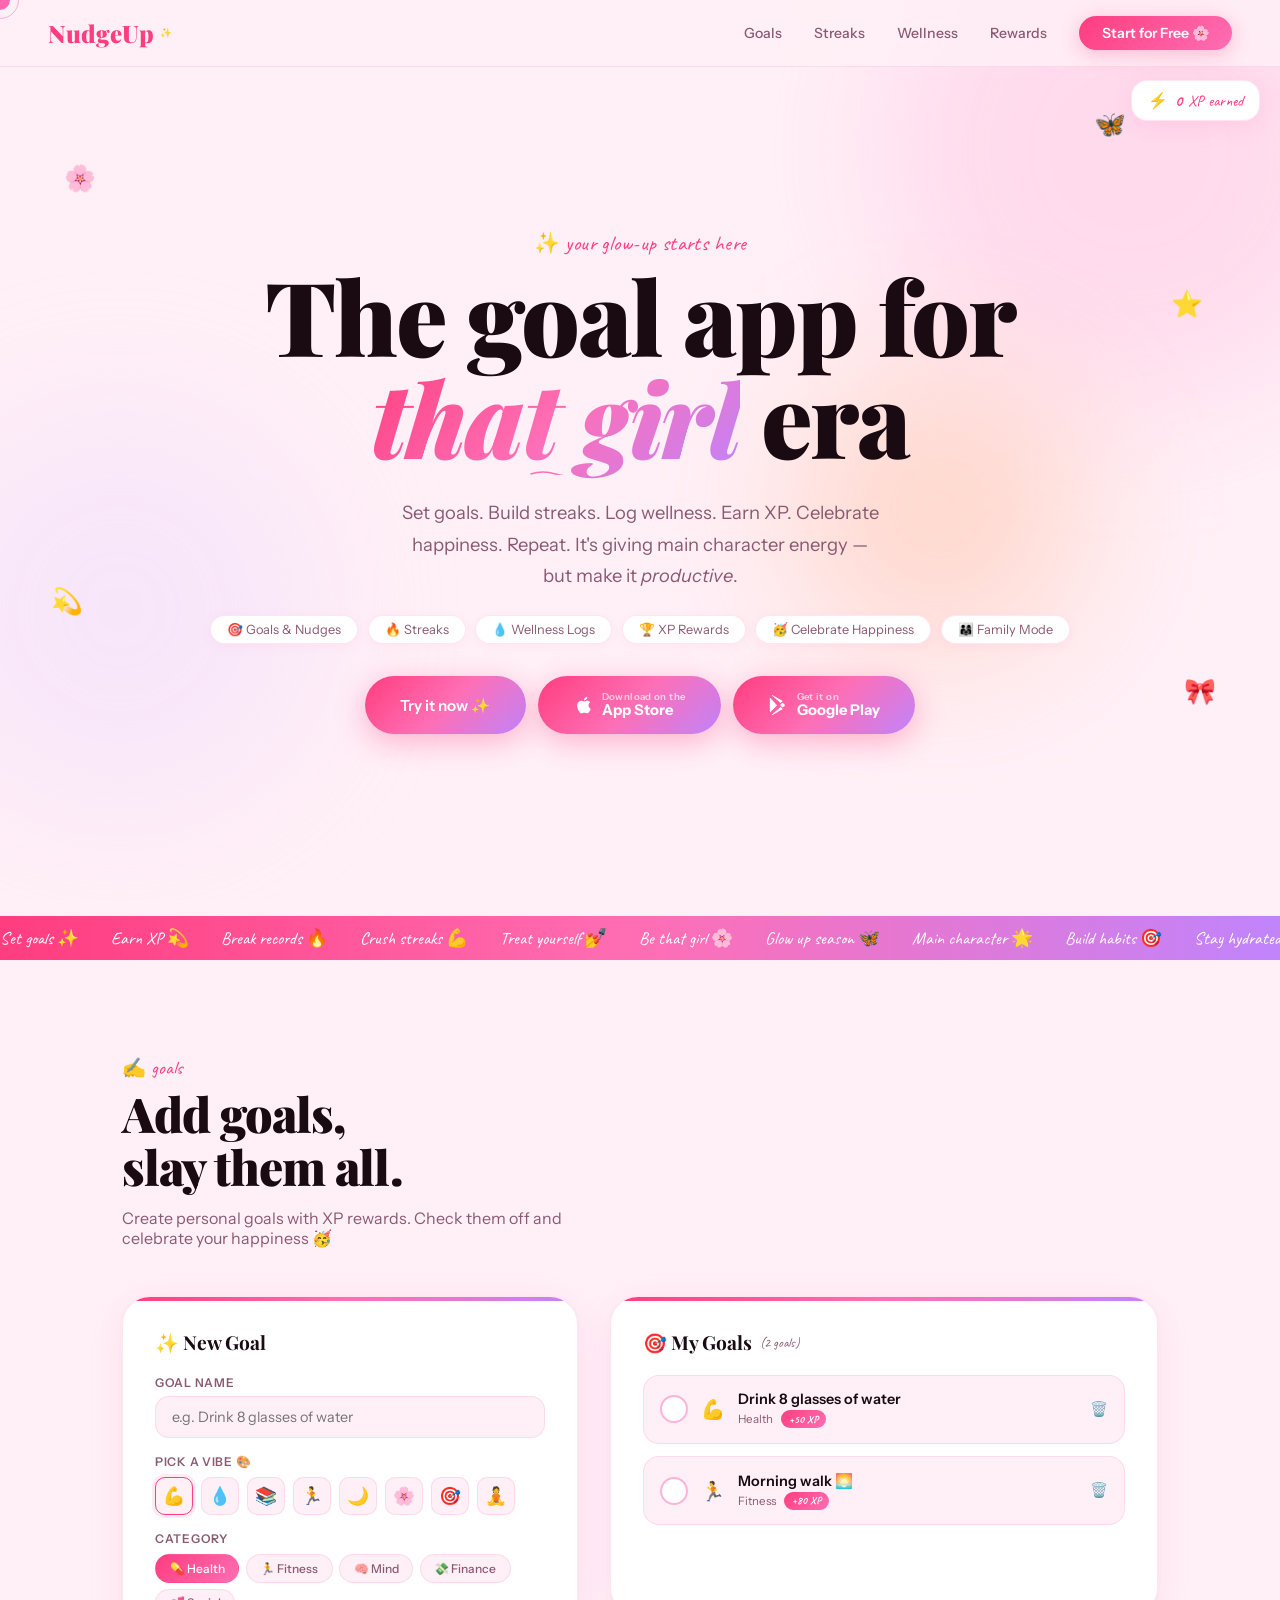
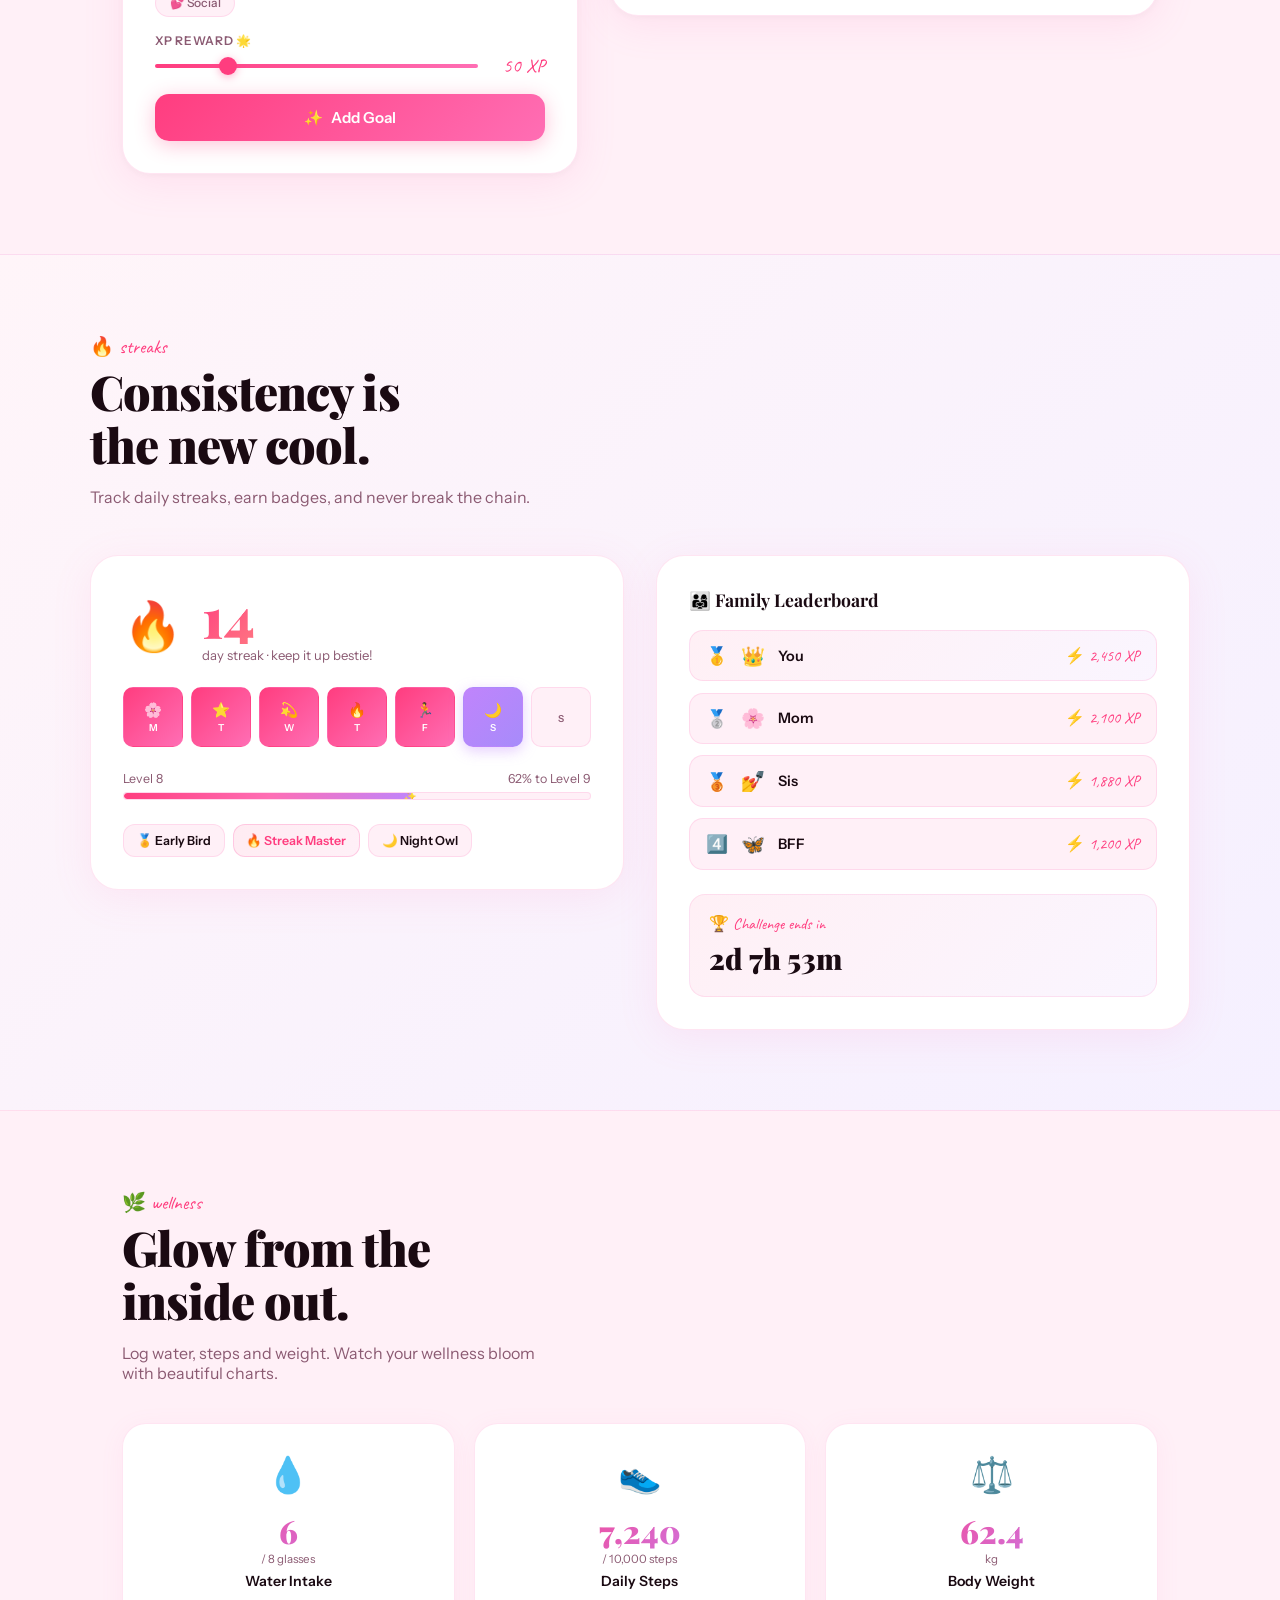
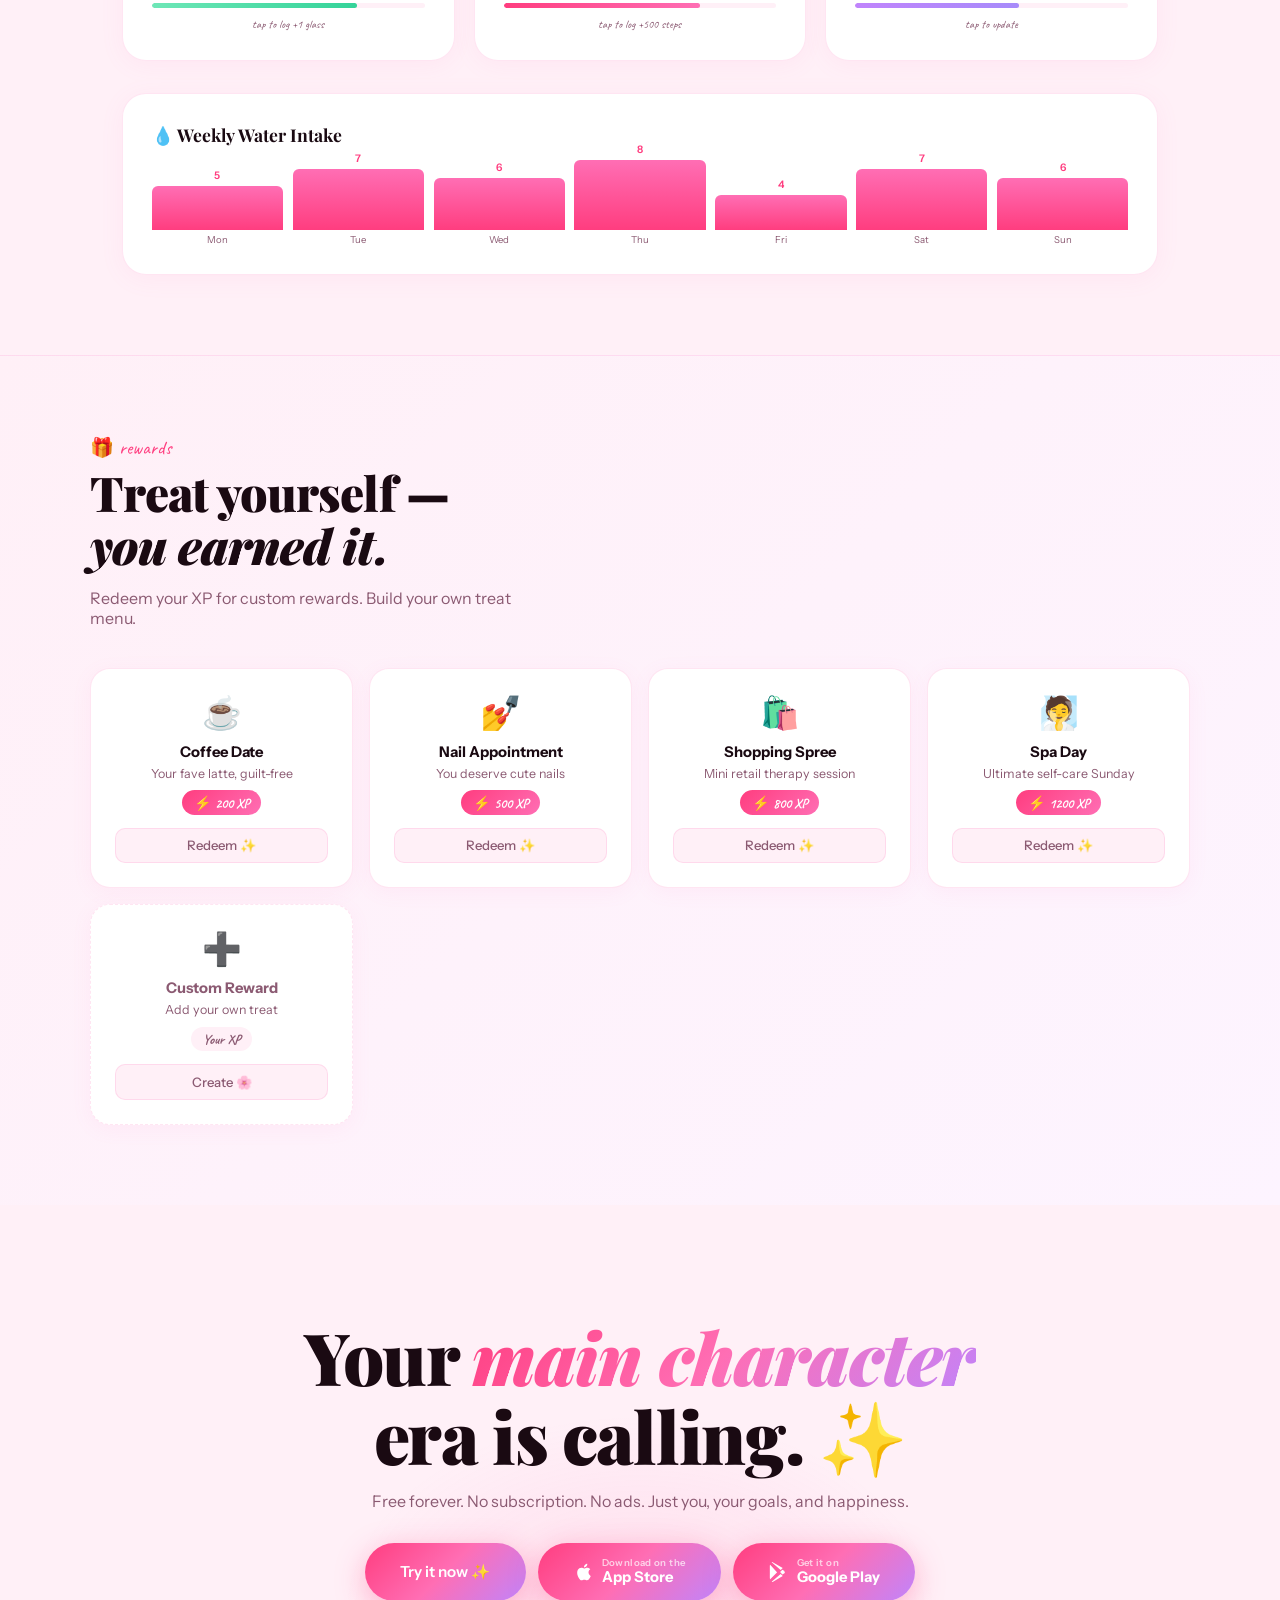
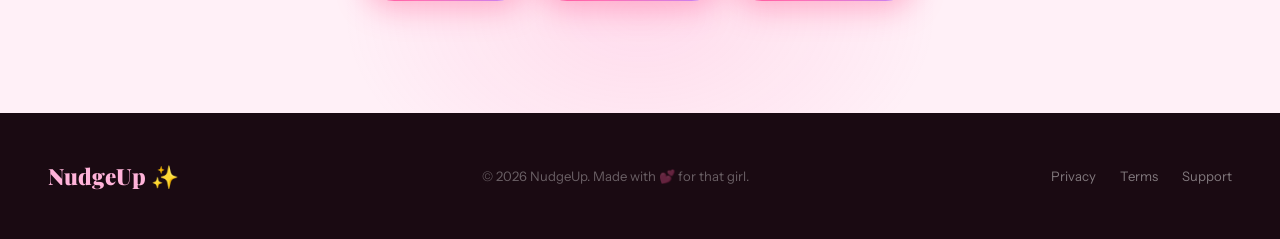
==== index.html @ 7b9ca961 "Initial commit" ====
<!DOCTYPE html>
<html lang="en">

<head>
  <meta charset="UTF-8">
  <meta name="viewport"
        content="width=device-width, initial-scale=1.0">
  <title>NudgeUp ✨ — Your Girly Goal Era Starts Now</title>
  <link rel="preconnect"
        href="https://fonts.googleapis.com">
  <link href="https://fonts.googleapis.com/css2?family=Playfair+Display:ital,wght@0,700;0,900;1,700&family=Instrument+Sans:wght@400;500;600&family=Caveat:wght@500;700&display=swap"
        rel="stylesheet">
  <link rel="stylesheet"
        href="./styles.css" />
</head>

<body>

  <!-- Custom cursor -->
  <div class="cursor"
       id="cursor"></div>
  <div class="cursor-ring"
       id="cursorRing"></div>

  <!-- XP counter -->
  <div class="xp-counter">⚡ <span id="totalXP">0</span> XP earned</div>

  <!-- Background blobs -->
  <div class="blob-wrap">
    <div class="blob blob-1"></div>
    <div class="blob blob-2"></div>
    <div class="blob blob-3"></div>
  </div>

  <!-- Floating stickers -->
  <div class="sticker"
       style="top:18%;left:5%;--rot:-12deg;animation-duration:5s;">🌸</div>
  <div class="sticker"
       style="top:32%;right:6%;--rot:8deg;animation-duration:7s;">⭐</div>
  <div class="sticker"
       style="top:65%;left:4%;--rot:15deg;animation-duration:6s;">💫</div>
  <div class="sticker"
       style="top:75%;right:5%;--rot:-8deg;animation-duration:4.5s;">🎀</div>
  <div class="sticker"
       style="top:12%;right:12%;--rot:20deg;animation-duration:8s;">🦋</div>

  <!-- Confetti modal -->
  <div class="confetti-overlay"
       id="confettiOverlay">
    <div class="confetti-box">
      <div class="confetti-emoji">🎉</div>
      <div class="confetti-title"
           id="confettiTitle">Goal Crushed!</div>
      <div class="confetti-sub"
           id="confettiSub">You're absolutely that girl ✨</div>
      <div class="confetti-xp"
           id="confettiXP">+50 XP earned!</div>
      <button class="confetti-close"
              onclick="closeConfetti()">Keep going! 💪</button>
    </div>
  </div>

  <!-- NAV -->
  <nav>
    <a href="#"
       class="nav-logo">NudgeUp <sup>✨</sup></a>
    <div class="nav-links">
      <a href="#goals">Goals</a>
      <a href="#streaks">Streaks</a>
      <a href="#wellness">Wellness</a>
      <a href="#rewards">Rewards</a>
      <a href="https://nudge-up.github.io/web/"
         class="nav-btn">Start for Free 🌸</a>
    </div>
  </nav>

  <!-- HERO -->
  <section class="hero">
    <div class="hero-eyebrow">✨ your glow-up starts here</div>
    <h1>
      The goal app for<br>
      <span class="underline-word"><em>that girl</em></span> era
    </h1>
    <p class="hero-sub">
      Set goals. Build streaks. Log wellness. Earn XP. Celebrate happiness.
      Repeat. It's giving main character energy — but make it <em>productive</em>.
    </p>
    <div class="hero-tags">
      <span class="tag">🎯 Goals & Nudges</span>
      <span class="tag">🔥 Streaks</span>
      <span class="tag">💧 Wellness Logs</span>
      <span class="tag">🏆 XP Rewards</span>
      <span class="tag">🥳 Celebrate Happiness</span>
      <span class="tag">👨‍👩‍👧 Family Mode</span>
    </div>
    <div class="hero-cta">
      <a href="https://nudge-up.github.io/web/"
         class="btn-main">Try it now ✨</a>
      <a href="#"
         class="btn-main"
         onmouseover="this.style.transform='translateY(-2px)';this.style.boxShadow='0 8px 28px rgba(26,10,18,0.35)'"
         onmouseout="this.style.transform='';this.style.boxShadow='0 4px 18px rgba(26,10,18,0.25)'">
        <svg width="20"
             height="20"
             viewBox="0 0 24 24"
             fill="white">
          <path
                d="M18.71 19.5c-.83 1.24-1.71 2.45-3.05 2.47-1.34.03-1.77-.79-3.29-.79-1.53 0-2 .77-3.27.82-1.31.05-2.3-1.32-3.14-2.53C4.25 17 2.94 12.45 4.7 9.39c.87-1.52 2.43-2.48 4.12-2.51 1.28-.02 2.5.87 3.29.87.78 0 2.26-1.07 3.8-.91.65.03 2.47.26 3.64 1.98-.09.06-2.17 1.28-2.15 3.81.03 3.02 2.65 4.03 2.68 4.04-.03.07-.42 1.44-1.38 2.83M13 3.5c.73-.83 1.94-1.46 2.94-1.5.13 1.17-.34 2.35-1.04 3.19-.69.85-1.83 1.51-2.95 1.42-.15-1.15.41-2.35 1.05-3.11z" />
        </svg>
        <div style="text-align:left;line-height:1.2;">
          <div style="font-size:0.6rem;opacity:0.7;letter-spacing:0.04em;">Download on the</div>
          <div style="font-family:'Instrument Sans',sans-serif;font-weight:700;font-size:0.92rem;">App Store</div>
        </div>
      </a>
      <a href="#"
         class="btn-main"
         onmouseover="this.style.transform='translateY(-2px)';this.style.boxShadow='0 8px 28px rgba(26,10,18,0.35)'"
         onmouseout="this.style.transform='';this.style.boxShadow='0 4px 18px rgba(26,10,18,0.25)'">
        <svg width="20"
             height="20"
             viewBox="0 0 24 24"
             fill="white">
          <path
                d="M3.18 23.76c.38.21.8.24 1.2.09l12.12-6.99-2.53-2.53-10.79 9.43zm-1.8-20.4C1.15 3.79 1 4.24 1 4.75v14.5c0 .51.15.96.38 1.39l.07.07 8.12-8.12v-.2L1.38 3.3zm17.11 7.34l-2.39-1.38-2.82 2.82 2.82 2.82 2.4-1.38c.69-.4.69-1.48-.01-1.88zM4.38.22L16.5 7.21 13.97 9.74 3.18.31C3.58.15 4.0.03 4.38.22z" />
        </svg>
        <div style="text-align:left;line-height:1.2;">
          <div style="font-size:0.6rem;opacity:0.7;letter-spacing:0.04em;">Get it on</div>
          <div style="font-family:'Instrument Sans',sans-serif;font-weight:700;font-size:0.92rem;">Google Play</div>
        </div>
      </a>
    </div>
  </section>

  <!-- MARQUEE -->
  <div class="marquee-wrap"
       style="position:relative;z-index:1;">
    <div class="marquee-track"
         id="marqueeTrack"></div>
  </div>

  <!-- GOALS DEMO -->
  <section class="demo-section"
           id="goals">
    <div class="reveal">
      <div class="section-label">✍️ goals</div>
      <h2 class="section-title">Add goals,<br>slay them all.</h2>
      <p class="section-sub">Create personal goals with XP rewards. Check them off and celebrate your happiness 🥳</p>
    </div>

    <div class="demo-container">
      <!-- Form -->
      <div class="demo-card reveal">
        <h3>✨ New Goal</h3>

        <div class="form-group">
          <label class="form-label">Goal name</label>
          <input class="form-input"
                 id="goalInput"
                 type="text"
                 placeholder="e.g. Drink 8 glasses of water">
        </div>

        <div class="form-group">
          <label class="form-label">Pick a vibe 🎨</label>
          <div class="emoji-pick">
            <button class="emoji-btn active"
                    data-emoji="💪">💪</button>
            <button class="emoji-btn"
                    data-emoji="💧">💧</button>
            <button class="emoji-btn"
                    data-emoji="📚">📚</button>
            <button class="emoji-btn"
                    data-emoji="🏃">🏃</button>
            <button class="emoji-btn"
                    data-emoji="🌙">🌙</button>
            <button class="emoji-btn"
                    data-emoji="🌸">🌸</button>
            <button class="emoji-btn"
                    data-emoji="🎯">🎯</button>
            <button class="emoji-btn"
                    data-emoji="🧘">🧘</button>
          </div>
        </div>

        <div class="form-group">
          <label class="form-label">Category</label>
          <div class="category-chips">
            <button class="cat-btn active"
                    data-cat="Health">💊 Health</button>
            <button class="cat-btn"
                    data-cat="Fitness">🏃 Fitness</button>
            <button class="cat-btn"
                    data-cat="Mind">🧠 Mind</button>
            <button class="cat-btn"
                    data-cat="Finance">💸 Finance</button>
            <button class="cat-btn"
                    data-cat="Social">💕 Social</button>
          </div>
        </div>

        <div class="form-group">
          <label class="form-label">XP reward 🌟</label>
          <div class="xp-range">
            <input type="range"
                   min="10"
                   max="200"
                   value="50"
                   step="10"
                   id="xpSlider">
            <div class="xp-val"
                 id="xpDisplay">50 XP</div>
          </div>
        </div>

        <button class="add-btn"
                onclick="addGoal()">
          <span>✨</span> Add Goal
        </button>
      </div>

      <!-- Goals list -->
      <div class="demo-card reveal"
           style="min-height:320px;">
        <h3>🎯 My Goals <span style="font-family:'Caveat',cursive;font-size:0.85rem;color:var(--muted);font-weight:400;"
                id="goalCount">(0 goals)</span></h3>
        <div class="goals-list"
             id="goalsList">
          <div class="empty-state">
            <div class="empty-emoji">🌸</div>
            <div>No goals yet, babe.<br>Add your first one! ✨</div>
          </div>
        </div>
      </div>
    </div>
  </section>

  <!-- STREAKS -->
  <section class="streaks-section"
           id="streaks">
    <div style="max-width:1100px;margin:0 auto;"
         class="reveal">
      <div class="section-label">🔥 streaks</div>
      <h2 class="section-title">Consistency is<br>the new cool.</h2>
      <p class="section-sub">Track daily streaks, earn badges, and never break the chain.</p>
    </div>

    <div class="streak-demo">
      <div class="streak-card reveal">
        <div class="streak-hero">
          <div class="streak-flame">🔥</div>
          <div>
            <div class="streak-num"
                 id="streakNum">14</div>
            <div class="streak-label">day streak · keep it up bestie!</div>
          </div>
        </div>

        <div class="week-dots"
             id="weekDots"></div>

        <div class="progress-label">
          <span>Level 8</span>
          <span>62% to Level 9</span>
        </div>
        <div class="progress-bar">
          <div class="progress-fill"
               style="width:62%"></div>
        </div>

        <div style="margin-top:1.5rem;display:flex;gap:0.5rem;flex-wrap:wrap;">
          <div
               style="background:var(--bg);border:1.5px solid var(--border);border-radius:12px;padding:0.5rem 0.8rem;font-size:0.78rem;font-weight:600;display:flex;align-items:center;gap:0.4rem;">
            🏅 Early Bird</div>
          <div
               style="background:linear-gradient(135deg,rgba(255,61,127,0.1),rgba(255,110,180,0.1));border:1.5px solid rgba(255,110,180,0.3);border-radius:12px;padding:0.5rem 0.8rem;font-size:0.78rem;font-weight:600;color:var(--rose);display:flex;align-items:center;gap:0.4rem;">
            🔥 Streak Master</div>
          <div
               style="background:var(--bg);border:1.5px solid var(--border);border-radius:12px;padding:0.5rem 0.8rem;font-size:0.78rem;font-weight:600;display:flex;align-items:center;gap:0.4rem;">
            🌙 Night Owl</div>
        </div>
      </div>

      <div class="streak-card reveal">
        <h3 style="font-family:'Playfair Display',serif;font-size:1.1rem;margin-bottom:1.2rem;">👨‍👩‍👧 Family
          Leaderboard</h3>
        <div id="leaderboard"
             style="display:flex;flex-direction:column;gap:0.7rem;"></div>

        <div
             style="margin-top:1.5rem;background:linear-gradient(135deg,rgba(255,61,127,0.08),rgba(192,132,252,0.08));border-radius:16px;padding:1.2rem;border:1.5px solid rgba(255,110,180,0.15);">
          <div style="font-family:'Caveat',cursive;font-size:1rem;color:var(--rose);margin-bottom:0.3rem;">🏆 Challenge
            ends in</div>
          <div style="font-family:'Playfair Display',serif;font-size:1.8rem;font-weight:900;"
               id="countdown">3d 14h 22m</div>
        </div>
      </div>
    </div>
  </section>

  <!-- WELLNESS -->
  <section class="wellness-section"
           id="wellness">
    <div class="reveal">
      <div class="section-label">🌿 wellness</div>
      <h2 class="section-title">Glow from the<br>inside out.</h2>
      <p class="section-sub">Log water, steps and weight. Watch your wellness bloom with beautiful charts.</p>
    </div>

    <div class="wellness-grid">
      <div class="wellness-card reveal"
           onclick="logWellness('water')">
        <div class="wellness-icon">💧</div>
        <div class="wellness-val"
             id="waterVal">6</div>
        <div class="wellness-unit">/ 8 glasses</div>
        <div class="wellness-name">Water Intake</div>
        <div class="wellness-bar">
          <div class="wellness-bar-fill w-mint"
               id="waterBar"
               style="width:75%"></div>
        </div>
        <div style="font-size:0.72rem;color:var(--muted);margin-top:0.6rem;font-family:'Caveat',cursive;">tap to log +1
          glass</div>
      </div>
      <div class="wellness-card reveal"
           onclick="logWellness('steps')">
        <div class="wellness-icon">👟</div>
        <div class="wellness-val"
             id="stepsVal">7,240</div>
        <div class="wellness-unit">/ 10,000 steps</div>
        <div class="wellness-name">Daily Steps</div>
        <div class="wellness-bar">
          <div class="wellness-bar-fill w-pink"
               id="stepsBar"
               style="width:72%"></div>
        </div>
        <div style="font-size:0.72rem;color:var(--muted);margin-top:0.6rem;font-family:'Caveat',cursive;">tap to log
          +500 steps</div>
      </div>
      <div class="wellness-card reveal"
           onclick="logWellness('weight')">
        <div class="wellness-icon">⚖️</div>
        <div class="wellness-val"
             id="weightVal">62.4</div>
        <div class="wellness-unit">kg</div>
        <div class="wellness-name">Body Weight</div>
        <div class="wellness-bar">
          <div class="wellness-bar-fill w-lilac"
               style="width:60%"></div>
        </div>
        <div style="font-size:0.72rem;color:var(--muted);margin-top:0.6rem;font-family:'Caveat',cursive;">tap to update
        </div>
      </div>
    </div>

    <!-- Mini bar chart -->
    <div class="reveal"
         style="margin-top:2rem;background:#fff;border-radius:24px;padding:1.8rem;border:1.5px solid var(--border);box-shadow:0 4px 24px rgba(255,110,180,0.07);">
      <div style="font-family:'Playfair Display',serif;font-size:1.1rem;font-weight:700;margin-bottom:1.2rem;">💧 Weekly
        Water Intake</div>
      <div style="display:flex;gap:0.6rem;align-items:flex-end;height:80px;">
        <div style="display:flex;flex-direction:column;align-items:center;gap:0.4rem;flex:1;"
             id="waterChart"></div>
      </div>
    </div>
  </section>

  <!-- REWARDS -->
  <section class="rewards-section"
           id="rewards">
    <div class="container">
      <div class="reveal">
        <div class="section-label">🎁 rewards</div>
        <h2 class="section-title">Treat yourself —<br><em>you earned it.</em></h2>
        <p class="section-sub">Redeem your XP for custom rewards. Build your own treat menu.</p>
      </div>

      <div class="rewards-grid">
        <div class="reward-card reveal">
          <div class="reward-emoji">☕</div>
          <div class="reward-name">Coffee Date</div>
          <div style="font-size:0.78rem;color:var(--muted);margin-bottom:0.6rem;">Your fave latte, guilt-free</div>
          <div class="reward-cost">⚡ 200 XP</div>
          <button class="redeem-btn"
                  onclick="redeemReward('Coffee Date', 200)">Redeem ✨</button>
        </div>
        <div class="reward-card reveal">
          <div class="reward-emoji">💅</div>
          <div class="reward-name">Nail Appointment</div>
          <div style="font-size:0.78rem;color:var(--muted);margin-bottom:0.6rem;">You deserve cute nails</div>
          <div class="reward-cost">⚡ 500 XP</div>
          <button class="redeem-btn"
                  onclick="redeemReward('Nail Appointment', 500)">Redeem ✨</button>
        </div>
        <div class="reward-card reveal">
          <div class="reward-emoji">🛍️</div>
          <div class="reward-name">Shopping Spree</div>
          <div style="font-size:0.78rem;color:var(--muted);margin-bottom:0.6rem;">Mini retail therapy session</div>
          <div class="reward-cost">⚡ 800 XP</div>
          <button class="redeem-btn"
                  onclick="redeemReward('Shopping Spree', 800)">Redeem ✨</button>
        </div>
        <div class="reward-card reveal">
          <div class="reward-emoji">🧖</div>
          <div class="reward-name">Spa Day</div>
          <div style="font-size:0.78rem;color:var(--muted);margin-bottom:0.6rem;">Ultimate self-care Sunday</div>
          <div class="reward-cost">⚡ 1200 XP</div>
          <button class="redeem-btn"
                  onclick="redeemReward('Spa Day', 1200)">Redeem ✨</button>
        </div>
        <div class="reward-card reveal"
             style="border-style:dashed;cursor:pointer;"
             onclick="addCustomReward()">
          <div class="reward-emoji">➕</div>
          <div class="reward-name"
               style="color:var(--muted);">Custom Reward</div>
          <div style="font-size:0.78rem;color:var(--muted);margin-bottom:0.6rem;">Add your own treat</div>
          <div class="reward-cost"
               style="background:var(--bg);color:var(--muted);">Your XP</div>
          <button class="redeem-btn"
                  style="margin-top:0.8rem;">Create 🌸</button>
        </div>
      </div>
    </div>
  </section>

  <!-- CTA -->
  <section class="cta-section">
    <div class="cta-blob"></div>
    <div class="reveal">
      <h2>Your <span>main character</span><br>era is calling. ✨</h2>
      <p>Free forever. No subscription. No ads. Just you, your goals, and happiness.</p>
      <div class="hero-cta"
           style="justify-content:center;margin-top:0;">
        <a href="https://nudge-up.github.io/web/"
         class="btn-main">Try it now ✨</a>
      <a href="#"
         class="btn-main"
         onmouseover="this.style.transform='translateY(-2px)';this.style.boxShadow='0 8px 28px rgba(26,10,18,0.35)'"
         onmouseout="this.style.transform='';this.style.boxShadow='0 4px 18px rgba(26,10,18,0.25)'">
        <svg width="20"
             height="20"
             viewBox="0 0 24 24"
             fill="white">
          <path
                d="M18.71 19.5c-.83 1.24-1.71 2.45-3.05 2.47-1.34.03-1.77-.79-3.29-.79-1.53 0-2 .77-3.27.82-1.31.05-2.3-1.32-3.14-2.53C4.25 17 2.94 12.45 4.7 9.39c.87-1.52 2.43-2.48 4.12-2.51 1.28-.02 2.5.87 3.29.87.78 0 2.26-1.07 3.8-.91.65.03 2.47.26 3.64 1.98-.09.06-2.17 1.28-2.15 3.81.03 3.02 2.65 4.03 2.68 4.04-.03.07-.42 1.44-1.38 2.83M13 3.5c.73-.83 1.94-1.46 2.94-1.5.13 1.17-.34 2.35-1.04 3.19-.69.85-1.83 1.51-2.95 1.42-.15-1.15.41-2.35 1.05-3.11z" />
        </svg>
        <div style="text-align:left;line-height:1.2;">
          <div style="font-size:0.6rem;opacity:0.7;letter-spacing:0.04em;">Download on the</div>
          <div style="font-family:'Instrument Sans',sans-serif;font-weight:700;font-size:0.92rem;">App Store</div>
        </div>
      </a>
      <a href="#"
         class="btn-main"
         onmouseover="this.style.transform='translateY(-2px)';this.style.boxShadow='0 8px 28px rgba(26,10,18,0.35)'"
         onmouseout="this.style.transform='';this.style.boxShadow='0 4px 18px rgba(26,10,18,0.25)'">
        <svg width="20"
             height="20"
             viewBox="0 0 24 24"
             fill="white">
          <path
                d="M3.18 23.76c.38.21.8.24 1.2.09l12.12-6.99-2.53-2.53-10.79 9.43zm-1.8-20.4C1.15 3.79 1 4.24 1 4.75v14.5c0 .51.15.96.38 1.39l.07.07 8.12-8.12v-.2L1.38 3.3zm17.11 7.34l-2.39-1.38-2.82 2.82 2.82 2.82 2.4-1.38c.69-.4.69-1.48-.01-1.88zM4.38.22L16.5 7.21 13.97 9.74 3.18.31C3.58.15 4.0.03 4.38.22z" />
        </svg>
        <div style="text-align:left;line-height:1.2;">
          <div style="font-size:0.6rem;opacity:0.7;letter-spacing:0.04em;">Get it on</div>
          <div style="font-family:'Instrument Sans',sans-serif;font-weight:700;font-size:0.92rem;">Google Play</div>
        </div>
      </a>
      </div>
    </div>
  </section>

  <!-- FOOTER -->
  <footer>
    <div class="f-logo">NudgeUp ✨</div>
    <p>© 2026 NudgeUp. Made with 💕 for that girl.</p>
    <div class="f-links">
      <a href="privacy.html">Privacy</a>
      <a href="terms.html">Terms</a>
      <a href="support.html">Support</a>
    </div>
  </footer>

  <script src="./scripts.js"></script>
</body>

</html>
---- styles.css ----
:root {
  --pink:       #ff6eb4;
  --pink-light: #ffb3d9;
  --rose:       #ff3d7f;
  --peach:      #ffb085;
  --lilac:      #c084fc;
  --lavender:   #e9d5ff;
  --mint:       #6ee7b7;
  --butter:     #fef08a;
  --cream:      #fff7f0;
  --bg:         #fff0f7;
  --text:       #1a0a12;
  --muted:      #8b5a72;
  --card:       #ffffff;
  --border:     rgba(255,110,180,0.18);
}

*, *::before, *::after { box-sizing: border-box; margin: 0; padding: 0; }
html { scroll-behavior: smooth; }

body {
  background: var(--bg);
  color: var(--text);
  font-family: 'Instrument Sans', sans-serif;
  overflow-x: hidden;
  cursor: none;
}

/* ── Custom cursor ── */
.cursor {
  width: 20px; height: 20px;
  background: var(--pink);
  border-radius: 50%;
  position: fixed;
  pointer-events: none;
  z-index: 99999;
  transition: transform 0.15s ease, width 0.2s, height 0.2s, background 0.2s;
  transform: translate(-50%, -50%);
  mix-blend-mode: multiply;
}
.cursor-ring {
  width: 38px; height: 38px;
  border: 1.5px solid var(--pink);
  border-radius: 50%;
  position: fixed;
  pointer-events: none;
  z-index: 99998;
  transform: translate(-50%, -50%);
  transition: all 0.08s ease;
  opacity: 0.5;
}

/* ── Floating stickers ── */
.sticker {
  position: fixed;
  font-size: 1.6rem;
  pointer-events: none;
  z-index: 50;
  animation: stickerFloat 0s ease-in-out infinite alternate;
  user-select: none;
}
@keyframes stickerFloat {
  from { transform: translateY(0) rotate(var(--rot, 0deg)); }
  to   { transform: translateY(-10px) rotate(var(--rot, 0deg)); }
}

/* ── Background blobs ── */
.blob-wrap {
  position: fixed; inset: 0; pointer-events: none; z-index: 0; overflow: hidden;
}
.blob {
  position: absolute;
  border-radius: 50%;
  filter: blur(70px);
  opacity: 0.35;
}
.blob-1 { width: 500px; height: 500px; background: var(--pink-light); top: -100px; right: -100px; animation: blobDrift 18s ease-in-out infinite alternate; }
.blob-2 { width: 400px; height: 400px; background: var(--lavender); bottom: 10%; left: -80px; animation: blobDrift 14s ease-in-out infinite alternate-reverse; }
.blob-3 { width: 300px; height: 300px; background: var(--peach); top: 40%; right: 15%; animation: blobDrift 20s ease-in-out infinite alternate; }
@keyframes blobDrift { from { transform: translate(0,0) scale(1); } to { transform: translate(30px, 25px) scale(1.08); } }

/* ── Nav ── */
nav {
  position: fixed; top: 0; left: 0; right: 0; z-index: 200;
  display: flex; align-items: center; justify-content: space-between;
  padding: 1rem 3rem;
  background: rgba(255,240,247,0.8);
  backdrop-filter: blur(20px);
  border-bottom: 1px solid var(--border);
}
.nav-logo {
  font-family: 'Playfair Display', serif;
  font-size: 1.5rem;
  font-weight: 900;
  color: var(--rose);
  text-decoration: none;
  display: flex; align-items: center; gap: 0.4rem;
}
.nav-logo sup { font-size: 0.6rem; font-family: 'Caveat', cursive; color: var(--lilac); }
.nav-links { display: flex; align-items: center; gap: 2rem; }
.nav-links a {
  text-decoration: none; color: var(--muted); font-size: 0.88rem;
  font-weight: 500; transition: color 0.2s;
}
.nav-links a:hover { color: var(--rose); }
.nav-btn {
  background: linear-gradient(135deg, var(--rose), var(--pink));
  color: #fff !important;
  padding: 0.5rem 1.4rem;
  border-radius: 100px;
  font-weight: 600 !important;
  box-shadow: 0 4px 20px rgba(255,61,127,0.3);
  transition: transform 0.2s, box-shadow 0.2s !important;
}
.nav-btn:hover { transform: translateY(-2px) !important; box-shadow: 0 8px 28px rgba(255,61,127,0.4) !important; }

/* ── HERO ── */
.hero {
  position: relative; z-index: 1;
  min-height: 100vh;
  display: flex; flex-direction: column; align-items: center; justify-content: center;
  text-align: center;
  padding: 7rem 2rem 3rem;
  gap: 0;
}

.hero-eyebrow {
  font-family: 'Caveat', cursive;
  font-size: 1.3rem;
  color: var(--rose);
  margin-bottom: 0.5rem;
  animation: fadeUp 0.7s ease both;
  letter-spacing: 0.02em;
}

.hero h1 {
  font-family: 'Playfair Display', serif;
  font-size: clamp(3.2rem, 8vw, 7rem);
  font-weight: 900;
  line-height: 1.0;
  letter-spacing: -0.02em;
  animation: fadeUp 0.7s 0.1s ease both;
}
.hero h1 em {
  font-style: italic;
  background: linear-gradient(135deg, var(--rose) 0%, var(--pink) 50%, var(--lilac) 100%);
  -webkit-background-clip: text; -webkit-text-fill-color: transparent;
}
.hero h1 .underline-word {
  position: relative; display: inline-block;
}
.hero h1 .underline-word::after {
  content: '';
  position: absolute; left: 0; right: 0; bottom: -6px; height: 6px;
  background: url("data:image/svg+xml,%3Csvg xmlns='http://www.w3.org/2000/svg' viewBox='0 0 100 12'%3E%3Cpath d='M0 10 Q25 2 50 10 Q75 18 100 10' stroke='%23ff6eb4' stroke-width='3' fill='none'/%3E%3C/svg%3E") no-repeat center;
  background-size: 100% 100%;
}

.hero-sub {
  font-size: 1.15rem; color: var(--muted);
  max-width: 480px;
  margin: 1.8rem auto 0;
  line-height: 1.7;
  font-weight: 400;
  animation: fadeUp 0.7s 0.2s ease both;
}

.hero-tags {
  display: flex; gap: 0.6rem; flex-wrap: wrap; justify-content: center;
  margin-top: 1.5rem;
  animation: fadeUp 0.7s 0.3s ease both;
}
.tag {
  background: #fff;
  border: 1.5px solid var(--border);
  border-radius: 100px;
  padding: 0.38rem 1rem;
  font-size: 0.8rem;
  color: var(--muted);
  display: flex; align-items: center; gap: 0.3rem;
  box-shadow: 0 2px 12px rgba(255,110,180,0.08);
  transition: transform 0.2s, box-shadow 0.2s;
}
.tag:hover { transform: translateY(-2px); box-shadow: 0 6px 20px rgba(255,110,180,0.15); }

.hero-cta {
  display: flex; gap: 0.8rem; flex-wrap: wrap; justify-content: center;
  margin-top: 2rem;
  animation: fadeUp 0.7s 0.4s ease both;
}
.btn-main {
  background: linear-gradient(135deg, var(--rose), var(--pink), var(--lilac));
  color: #fff;
  font-family: 'Instrument Sans', sans-serif;
  font-weight: 600;
  font-size: 0.95rem;
  padding: 0.9rem 2.2rem;
  border-radius: 100px;
  border: none; cursor: pointer;
  box-shadow: 0 8px 30px rgba(255,61,127,0.35);
  transition: transform 0.2s, box-shadow 0.2s;
  text-decoration: none; display: inline-flex; align-items: center; gap: 0.5rem;
}
.btn-main:hover { transform: translateY(-3px) scale(1.02); box-shadow: 0 14px 40px rgba(255,61,127,0.45); }
.btn-outline {
  background: #fff;
  color: var(--rose);
  font-weight: 600;
  font-size: 0.95rem;
  padding: 0.9rem 2.2rem;
  border-radius: 100px;
  border: 2px solid var(--pink-light);
  cursor: pointer;
  transition: border-color 0.2s, transform 0.2s;
  text-decoration: none; display: inline-flex; align-items: center; gap: 0.5rem;
}
.btn-outline:hover { border-color: var(--pink); transform: translateY(-3px); }

/* ── MARQUEE ── */
.marquee-wrap {
  position: relative; z-index: 1;
  overflow: hidden;
  background: linear-gradient(90deg, var(--rose), var(--pink), var(--lilac), var(--peach), var(--rose));
  background-size: 200%;
  animation: gradShift 6s linear infinite;
  padding: 0.7rem 0;
  margin: 1rem 0;
}
@keyframes gradShift { 0%{background-position:0%} 100%{background-position:200%} }
.marquee-track {
  display: flex; gap: 2rem;
  width: max-content;
  animation: marquee 22s linear infinite;
}
@keyframes marquee { from{transform:translateX(0)} to{transform:translateX(-50%)} }
.marquee-item {
  white-space: nowrap;
  font-family: 'Caveat', cursive;
  font-size: 1.1rem;
  color: #fff;
  display: flex; align-items: center; gap: 0.5rem;
}

/* ── DEMO SECTION ── */
.demo-section {
  position: relative; z-index: 1;
  padding: 5rem 2rem;
  max-width: 1100px;
  margin: 0 auto;
}

.section-label {
  font-family: 'Caveat', cursive;
  font-size: 1.2rem;
  color: var(--rose);
  margin-bottom: 0.4rem;
  display: flex; align-items: center; gap: 0.4rem;
}
.section-title {
  font-family: 'Playfair Display', serif;
  font-size: clamp(2rem, 4vw, 3rem);
  font-weight: 900;
  letter-spacing: -0.02em;
  line-height: 1.1;
  margin-bottom: 1rem;
}
.section-sub { color: var(--muted); font-size: 1rem; max-width: 440px; }

/* ── INTERACTIVE GOAL DEMO ── */
.demo-container {
  display: grid;
  grid-template-columns: 1fr 1.2fr;
  gap: 2rem;
  margin-top: 3rem;
  align-items: start;
}

.demo-card {
  background: #fff;
  border-radius: 28px;
  padding: 2rem;
  box-shadow: 0 8px 40px rgba(255,110,180,0.12), 0 2px 8px rgba(0,0,0,0.04);
  border: 1.5px solid var(--border);
  position: relative;
  overflow: hidden;
}
.demo-card::before {
  content: '';
  position: absolute; top: 0; left: 0; right: 0; height: 4px;
  background: linear-gradient(90deg, var(--rose), var(--pink), var(--lilac));
}

.demo-card h3 {
  font-family: 'Playfair Display', serif;
  font-size: 1.2rem;
  margin-bottom: 1.2rem;
  display: flex; align-items: center; gap: 0.5rem;
}

/* Goal form */
.form-group { margin-bottom: 1rem; }
.form-label {
  font-size: 0.75rem;
  font-weight: 600;
  color: var(--muted);
  text-transform: uppercase;
  letter-spacing: 0.06em;
  margin-bottom: 0.4rem;
  display: block;
}
.form-input {
  width: 100%;
  background: var(--bg);
  border: 1.5px solid var(--border);
  border-radius: 14px;
  padding: 0.7rem 1rem;
  font-family: 'Instrument Sans', sans-serif;
  font-size: 0.9rem;
  color: var(--text);
  outline: none;
  transition: border-color 0.2s, box-shadow 0.2s;
}
.form-input:focus { border-color: var(--pink); box-shadow: 0 0 0 3px rgba(255,110,180,0.12); }

.emoji-pick {
  display: flex; gap: 0.5rem; flex-wrap: wrap;
  margin-top: 0.5rem;
}
.emoji-btn {
  width: 38px; height: 38px;
  border-radius: 10px;
  border: 1.5px solid var(--border);
  background: var(--bg);
  font-size: 1.1rem;
  cursor: pointer;
  transition: border-color 0.2s, background 0.2s, transform 0.15s;
  display: grid; place-items: center;
}
.emoji-btn:hover { border-color: var(--pink); background: #fff5fa; transform: scale(1.1); }
.emoji-btn.active { border-color: var(--rose); background: #fff0f5; box-shadow: 0 0 0 3px rgba(255,61,127,0.1); }

.category-chips { display: flex; gap: 0.4rem; flex-wrap: wrap; margin-top: 0.5rem; }
.cat-btn {
  padding: 0.35rem 0.85rem;
  border-radius: 100px;
  border: 1.5px solid var(--border);
  background: var(--bg);
  font-size: 0.75rem;
  font-weight: 500;
  cursor: pointer;
  color: var(--muted);
  transition: all 0.2s;
  font-family: 'Instrument Sans', sans-serif;
}
.cat-btn:hover { border-color: var(--pink); color: var(--rose); }
.cat-btn.active { background: linear-gradient(135deg,var(--rose),var(--pink)); color: #fff; border-color: transparent; }

.xp-range {
  display: flex; align-items: center; gap: 0.8rem;
}
input[type=range] {
  flex: 1;
  -webkit-appearance: none;
  height: 4px;
  background: linear-gradient(90deg, var(--rose) 0%, var(--pink) 100%);
  border-radius: 4px;
  outline: none;
}
input[type=range]::-webkit-slider-thumb {
  -webkit-appearance: none;
  width: 18px; height: 18px;
  border-radius: 50%;
  background: var(--rose);
  box-shadow: 0 2px 8px rgba(255,61,127,0.4);
  cursor: pointer;
}
.xp-val {
  font-family: 'Caveat', cursive;
  font-size: 1.2rem;
  color: var(--rose);
  min-width: 55px;
  text-align: right;
}

.add-btn {
  width: 100%;
  padding: 0.85rem;
  border-radius: 14px;
  background: linear-gradient(135deg, var(--rose), var(--pink));
  color: #fff;
  font-family: 'Instrument Sans', sans-serif;
  font-weight: 600;
  font-size: 0.95rem;
  border: none; cursor: pointer;
  box-shadow: 0 4px 20px rgba(255,61,127,0.3);
  transition: transform 0.2s, box-shadow 0.2s;
  margin-top: 0.5rem;
  display: flex; align-items: center; justify-content: center; gap: 0.5rem;
}
.add-btn:hover { transform: translateY(-2px); box-shadow: 0 8px 28px rgba(255,61,127,0.4); }
.add-btn:active { transform: scale(0.98); }

/* Goals list */
.goals-list { display: flex; flex-direction: column; gap: 0.8rem; margin-top: 0.5rem; }

.goal-item {
  display: flex; align-items: center; gap: 0.8rem;
  background: var(--bg);
  border-radius: 16px;
  padding: 0.9rem 1rem;
  border: 1.5px solid var(--border);
  transition: all 0.3s;
  position: relative;
  overflow: hidden;
}
.goal-item.done {
  border-color: rgba(110,231,183,0.4);
  background: rgba(110,231,183,0.08);
}
.goal-item.done .goal-title { text-decoration: line-through; color: var(--muted); }

.goal-check {
  width: 28px; height: 28px;
  border-radius: 50%;
  border: 2px solid var(--pink-light);
  background: #fff;
  cursor: pointer;
  display: grid; place-items: center;
  flex-shrink: 0;
  transition: all 0.25s;
  font-size: 0.85rem;
}
.goal-check:hover { border-color: var(--rose); transform: scale(1.1); }
.goal-check.checked { background: linear-gradient(135deg, var(--mint), #34d399); border-color: transparent; }

.goal-emoji { font-size: 1.2rem; flex-shrink: 0; }
.goal-info { flex: 1; }
.goal-title { font-weight: 600; font-size: 0.9rem; }
.goal-meta {
  font-size: 0.72rem; color: var(--muted);
  display: flex; align-items: center; gap: 0.5rem;
  margin-top: 0.15rem;
}
.goal-xp-badge {
  background: linear-gradient(135deg, var(--rose), var(--pink));
  color: #fff;
  font-size: 0.68rem;
  font-weight: 700;
  padding: 0.15rem 0.5rem;
  border-radius: 100px;
  font-family: 'Caveat', cursive;
}
.goal-delete {
  background: none; border: none; cursor: pointer;
  color: var(--pink-light); font-size: 0.9rem;
  transition: color 0.2s, transform 0.2s;
}
.goal-delete:hover { color: var(--rose); transform: scale(1.2); }

.empty-state {
  text-align: center;
  padding: 2rem 1rem;
  color: var(--muted);
  font-size: 0.88rem;
}
.empty-state .empty-emoji { font-size: 2.5rem; margin-bottom: 0.5rem; }

/* ── STREAK SECTION ── */
.streaks-section {
  position: relative; z-index: 1;
  padding: 5rem 2rem;
  background: linear-gradient(135deg, #fff5f9, #f5f0ff);
  border-top: 1px solid var(--border);
  border-bottom: 1px solid var(--border);
}

.streak-demo {
  max-width: 1100px;
  margin: 0 auto;
  display: grid;
  grid-template-columns: 1fr 1fr;
  gap: 2rem;
  margin-top: 3rem;
  align-items: start;
}

.streak-card {
  background: #fff;
  border-radius: 28px;
  padding: 2rem;
  box-shadow: 0 8px 40px rgba(255,110,180,0.1);
  border: 1.5px solid var(--border);
}

.streak-hero {
  display: flex; align-items: center; gap: 1.2rem;
  margin-bottom: 1.5rem;
}
.streak-flame { font-size: 3rem; animation: flameWiggle 1.5s ease-in-out infinite; }
@keyframes flameWiggle { 0%,100%{transform:rotate(-5deg)} 50%{transform:rotate(5deg)} }
.streak-num {
  font-family: 'Playfair Display', serif;
  font-size: 3.5rem;
  font-weight: 900;
  line-height: 1;
  background: linear-gradient(135deg, var(--rose), var(--peach));
  -webkit-background-clip: text; -webkit-text-fill-color: transparent;
}
.streak-label { font-size: 0.82rem; color: var(--muted); margin-top: 0.2rem; }

.week-dots {
  display: flex; gap: 0.5rem;
  margin-bottom: 1.5rem;
}
.week-dot {
  flex: 1;
  aspect-ratio: 1;
  border-radius: 10px;
  display: flex; flex-direction: column; align-items: center; justify-content: center;
  font-size: 0.6rem;
  font-weight: 600;
  color: var(--muted);
  background: var(--bg);
  border: 1.5px solid var(--border);
  gap: 3px;
  transition: transform 0.2s;
}
.week-dot:hover { transform: scale(1.08); }
.week-dot.filled { background: linear-gradient(135deg,var(--rose),var(--pink)); color:#fff; border-color:transparent; }
.week-dot.today { background: linear-gradient(135deg,var(--lilac),#a78bfa); color:#fff; border-color:transparent; box-shadow: 0 4px 14px rgba(192,132,252,0.4); }
.dot-emoji { font-size: 0.9rem; }

.progress-label {
  display: flex; justify-content: space-between;
  font-size: 0.78rem; color: var(--muted);
  margin-bottom: 0.4rem;
}
.progress-bar {
  height: 8px;
  background: var(--bg);
  border-radius: 8px;
  overflow: hidden;
  border: 1px solid var(--border);
}
.progress-fill {
  height: 100%;
  background: linear-gradient(90deg, var(--rose), var(--pink), var(--lilac));
  border-radius: 8px;
  transition: width 1s ease;
  position: relative;
}
.progress-fill::after {
  content: '✨';
  position: absolute; right: -4px; top: 50%;
  transform: translateY(-50%);
  font-size: 0.7rem;
}

/* ── WELLNESS ── */
.wellness-section {
  position: relative; z-index: 1;
  padding: 5rem 2rem;
  max-width: 1100px;
  margin: 0 auto;
}

.wellness-grid {
  display: grid;
  grid-template-columns: repeat(3, 1fr);
  gap: 1.2rem;
  margin-top: 2.5rem;
}
.wellness-card {
  background: #fff;
  border-radius: 24px;
  padding: 1.8rem;
  border: 1.5px solid var(--border);
  box-shadow: 0 4px 24px rgba(255,110,180,0.07);
  text-align: center;
  transition: transform 0.25s, box-shadow 0.25s;
  cursor: pointer;
}
.wellness-card:hover { transform: translateY(-5px); box-shadow: 0 12px 36px rgba(255,110,180,0.15); }
.wellness-icon { font-size: 2.2rem; margin-bottom: 0.8rem; }
.wellness-val {
  font-family: 'Playfair Display', serif;
  font-size: 2rem; font-weight: 900;
  background: linear-gradient(135deg,var(--rose),var(--lilac));
  -webkit-background-clip:text; -webkit-text-fill-color:transparent;
}
.wellness-unit { font-size: 0.72rem; color:var(--muted); }
.wellness-name { font-weight: 600; font-size: 0.88rem; margin-top: 0.4rem; }
.wellness-bar { height: 5px; background: var(--bg); border-radius: 5px; margin-top: 0.8rem; overflow:hidden; }
.wellness-bar-fill { height:100%; border-radius:5px; transition:width 1.5s ease; }
.w-pink { background: linear-gradient(90deg,var(--rose),var(--pink)); }
.w-lilac { background: linear-gradient(90deg,var(--lilac),#a78bfa); }
.w-mint { background: linear-gradient(90deg,var(--mint),#34d399); }

/* ── REWARDS ── */
.rewards-section {
  position: relative; z-index: 1;
  padding: 5rem 2rem;
  background: linear-gradient(135deg, #fff0f7, #fdf4ff);
  border-top: 1px solid var(--border);
}
.rewards-section .container { max-width: 1100px; margin: 0 auto; }

.rewards-grid {
  display: grid;
  grid-template-columns: repeat(auto-fill, minmax(220px,1fr));
  gap: 1rem;
  margin-top: 2.5rem;
}
.reward-card {
  background: #fff;
  border-radius: 20px;
  padding: 1.5rem;
  border: 1.5px solid var(--border);
  box-shadow: 0 4px 20px rgba(255,110,180,0.07);
  text-align: center;
  transition: transform 0.2s, box-shadow 0.2s;
  cursor: pointer;
}
.reward-card:hover { transform: translateY(-4px); box-shadow: 0 10px 32px rgba(255,110,180,0.15); }
.reward-emoji { font-size: 2rem; margin-bottom: 0.7rem; }
.reward-name { font-weight: 700; font-size: 0.92rem; margin-bottom: 0.3rem; }
.reward-cost {
  display: inline-flex; align-items: center; gap: 0.3rem;
  background: linear-gradient(135deg,var(--rose),var(--pink));
  color: #fff;
  font-size: 0.78rem;
  font-weight: 700;
  padding: 0.2rem 0.7rem;
  border-radius: 100px;
  font-family: 'Caveat',cursive;
  font-size: 0.88rem;
}
.redeem-btn {
  margin-top: 0.8rem;
  width: 100%;
  padding: 0.55rem;
  border-radius: 10px;
  border: 1.5px solid var(--border);
  background: var(--bg);
  color: var(--muted);
  font-family: 'Instrument Sans', sans-serif;
  font-weight: 500;
  font-size: 0.82rem;
  cursor: pointer;
  transition: all 0.2s;
}
.redeem-btn:hover { background: linear-gradient(135deg,var(--rose),var(--pink)); color:#fff; border-color:transparent; }

/* ── CONFETTI MODAL ── */
.confetti-overlay {
  display: none;
  position: fixed; inset: 0; z-index: 9000;
  background: rgba(255,240,247,0.85);
  backdrop-filter: blur(8px);
  align-items: center; justify-content: center;
  flex-direction: column;
  text-align: center;
}
.confetti-overlay.active { display: flex; }
.confetti-box {
  background: #fff;
  border-radius: 32px;
  padding: 3rem 2.5rem;
  border: 2px solid var(--pink-light);
  box-shadow: 0 20px 80px rgba(255,61,127,0.2);
  max-width: 380px;
  width: 90%;
  animation: popIn 0.5s cubic-bezier(0.34,1.56,0.64,1) both;
}
@keyframes popIn { from{transform:scale(0.6);opacity:0} to{transform:scale(1);opacity:1} }
.confetti-emoji { font-size: 4rem; margin-bottom: 1rem; animation: spin 2s linear infinite; }
@keyframes spin { from{transform:rotate(0)} to{transform:rotate(360deg)} }
.confetti-title {
  font-family: 'Playfair Display', serif;
  font-size: 2rem; font-weight: 900;
  background: linear-gradient(135deg,var(--rose),var(--lilac));
  -webkit-background-clip:text;-webkit-text-fill-color:transparent;
  margin-bottom: 0.5rem;
}
.confetti-sub { color: var(--muted); font-size: 0.92rem; margin-bottom: 1.5rem; }
.confetti-xp {
  font-family: 'Caveat', cursive;
  font-size: 1.8rem;
  color: var(--rose);
  margin-bottom: 1.5rem;
}
.confetti-close {
  background: linear-gradient(135deg,var(--rose),var(--pink));
  color: #fff; border: none; border-radius: 100px;
  padding: 0.75rem 2rem;
  font-family: 'Instrument Sans',sans-serif;
  font-weight: 600; font-size: 0.95rem;
  cursor: pointer;
  box-shadow: 0 6px 20px rgba(255,61,127,0.3);
  transition: transform 0.2s;
}
.confetti-close:hover { transform: scale(1.04); }

/* Confetti particles */
.confetti-particle {
  position: fixed;
  width: 10px; height: 10px;
  border-radius: 2px;
  pointer-events: none;
  z-index: 9001;
  animation: confettiFall linear forwards;
}
@keyframes confettiFall {
  0%   { transform: translateY(-20px) rotate(0deg); opacity: 1; }
  100% { transform: translateY(110vh) rotate(720deg); opacity: 0; }
}

/* ── CTA SECTION ── */
.cta-section {
  position: relative; z-index: 1;
  text-align: center;
  padding: 7rem 2rem;
  overflow: hidden;
}
.cta-blob {
  position: absolute; bottom: -100px; left: 50%; transform: translateX(-50%);
  width: 600px; height: 400px;
  background: radial-gradient(ellipse, rgba(255,110,180,0.15) 0%, transparent 70%);
  pointer-events: none;
}
.cta-section h2 {
  font-family: 'Playfair Display', serif;
  font-size: clamp(2.5rem, 6vw, 4.5rem);
  font-weight: 900;
  letter-spacing: -0.02em;
  line-height: 1.1;
  margin-bottom: 1rem;
}
.cta-section h2 span {
  font-style: italic;
  background: linear-gradient(135deg,var(--rose),var(--pink),var(--lilac));
  -webkit-background-clip:text;-webkit-text-fill-color:transparent;
}
.cta-section p { color: var(--muted); margin-bottom: 2rem; }

/* ── FOOTER ── */
footer {
  position: relative; z-index: 1;
  background: var(--text);
  padding: 3rem;
  display: flex; align-items: center; justify-content: space-between;
  flex-wrap: wrap; gap: 1rem;
}
footer .f-logo {
  font-family: 'Playfair Display', serif;
  font-size: 1.4rem; font-weight: 900;
  color: var(--pink-light);
}
footer p { color: rgba(255,255,255,0.35); font-size: 0.82rem; }
.f-links { display: flex; gap: 1.5rem; }
.f-links a { color: rgba(255,255,255,0.45); text-decoration:none; font-size:0.82rem; transition:color 0.2s; }
.f-links a:hover { color: var(--pink-light); }

/* ── Animations ── */
@keyframes fadeUp {
  from { opacity:0; transform:translateY(28px); }
  to   { opacity:1; transform:translateY(0); }
}
.reveal { opacity:0; transform:translateY(30px); transition:opacity 0.7s ease, transform 0.7s ease; }
.reveal.visible { opacity:1; transform:translateY(0); }

/* ── XP counter display ── */
.xp-counter {
  position: fixed; top: 80px; right: 20px; z-index: 300;
  background: #fff;
  border: 1.5px solid var(--border);
  border-radius: 16px;
  padding: 0.6rem 1rem;
  box-shadow: 0 4px 24px rgba(255,110,180,0.15);
  font-family: 'Caveat', cursive;
  font-size: 1rem;
  color: var(--rose);
  display: flex; align-items: center; gap: 0.4rem;
  animation: fadeUp 1s 0.5s ease both;
}
.xp-counter span { font-weight: 700; }

@media (max-width: 768px) {
  nav { padding: 1rem 1.5rem; }
  .nav-links { display: none; }
  .demo-container, .streak-demo { grid-template-columns: 1fr; }
  .wellness-grid { grid-template-columns: 1fr 1fr; }
  footer { padding: 2rem 1.5rem; flex-direction: column; text-align: center; }
}
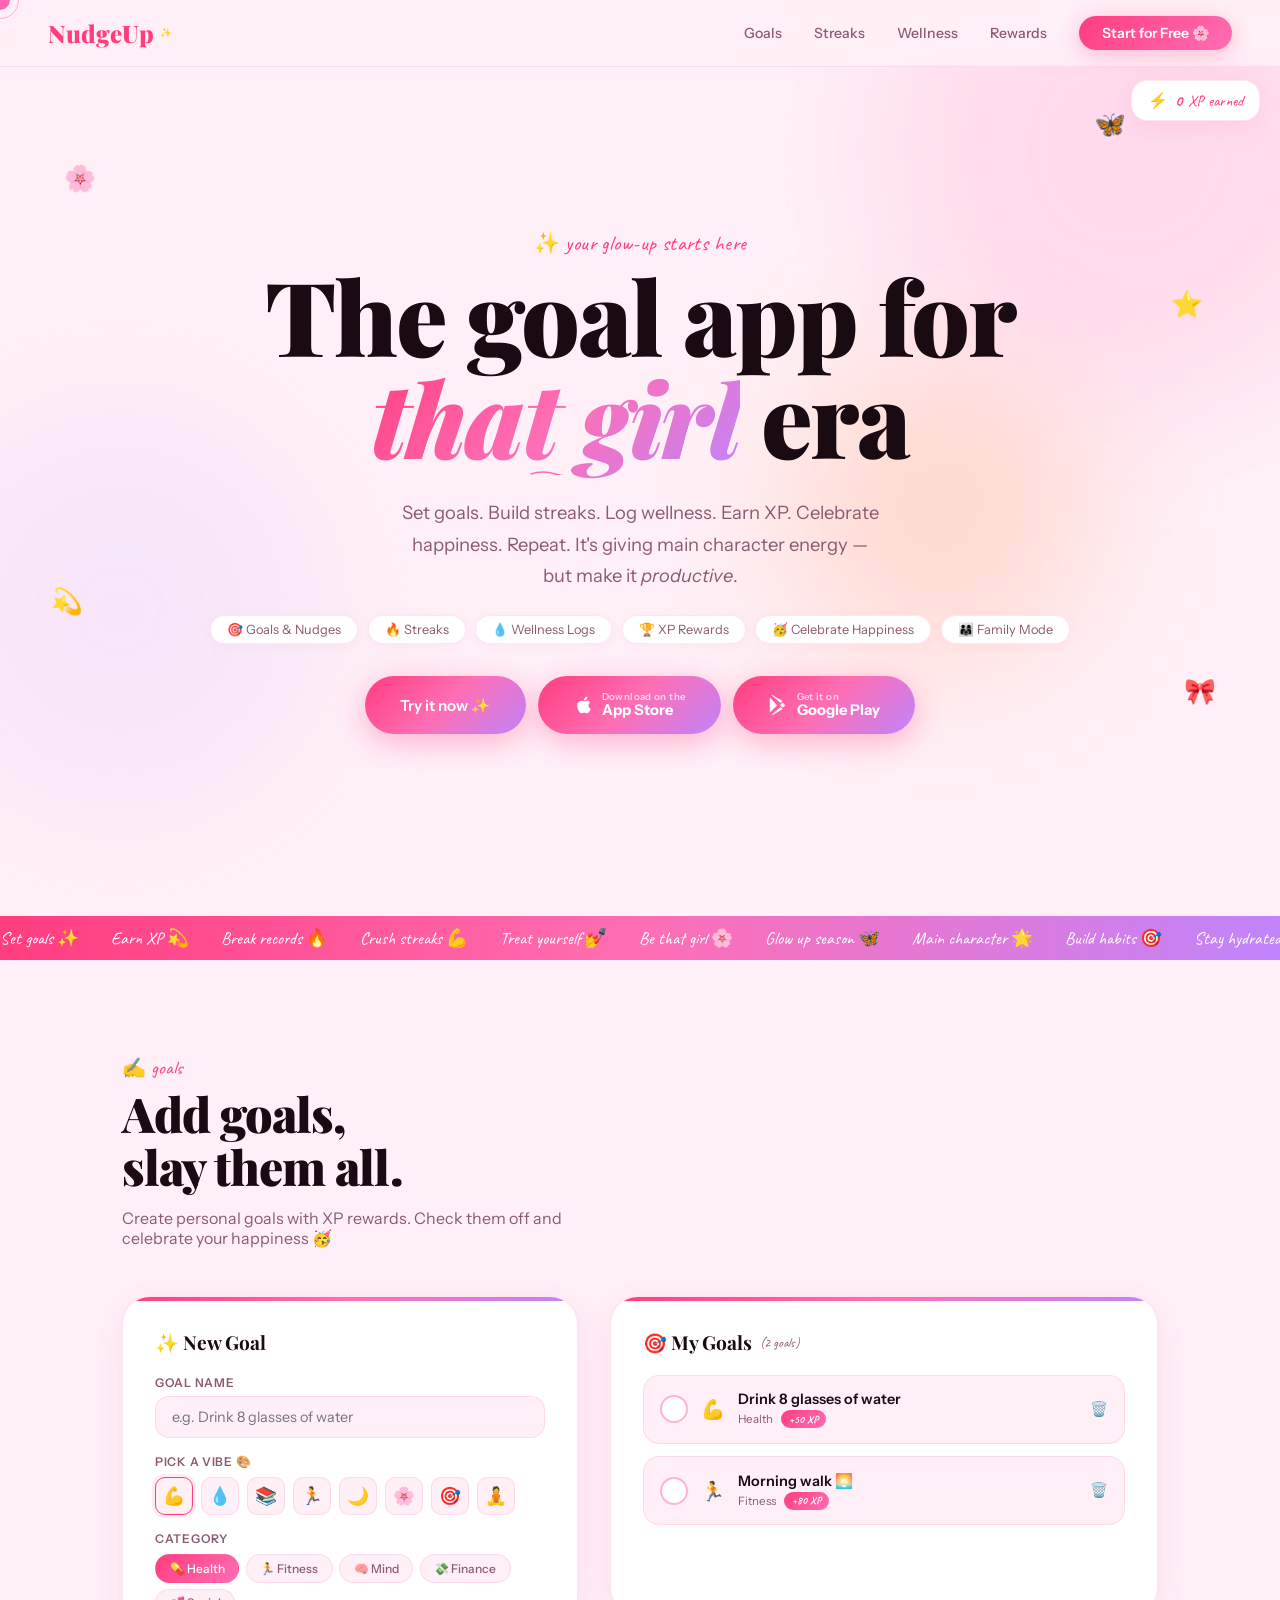
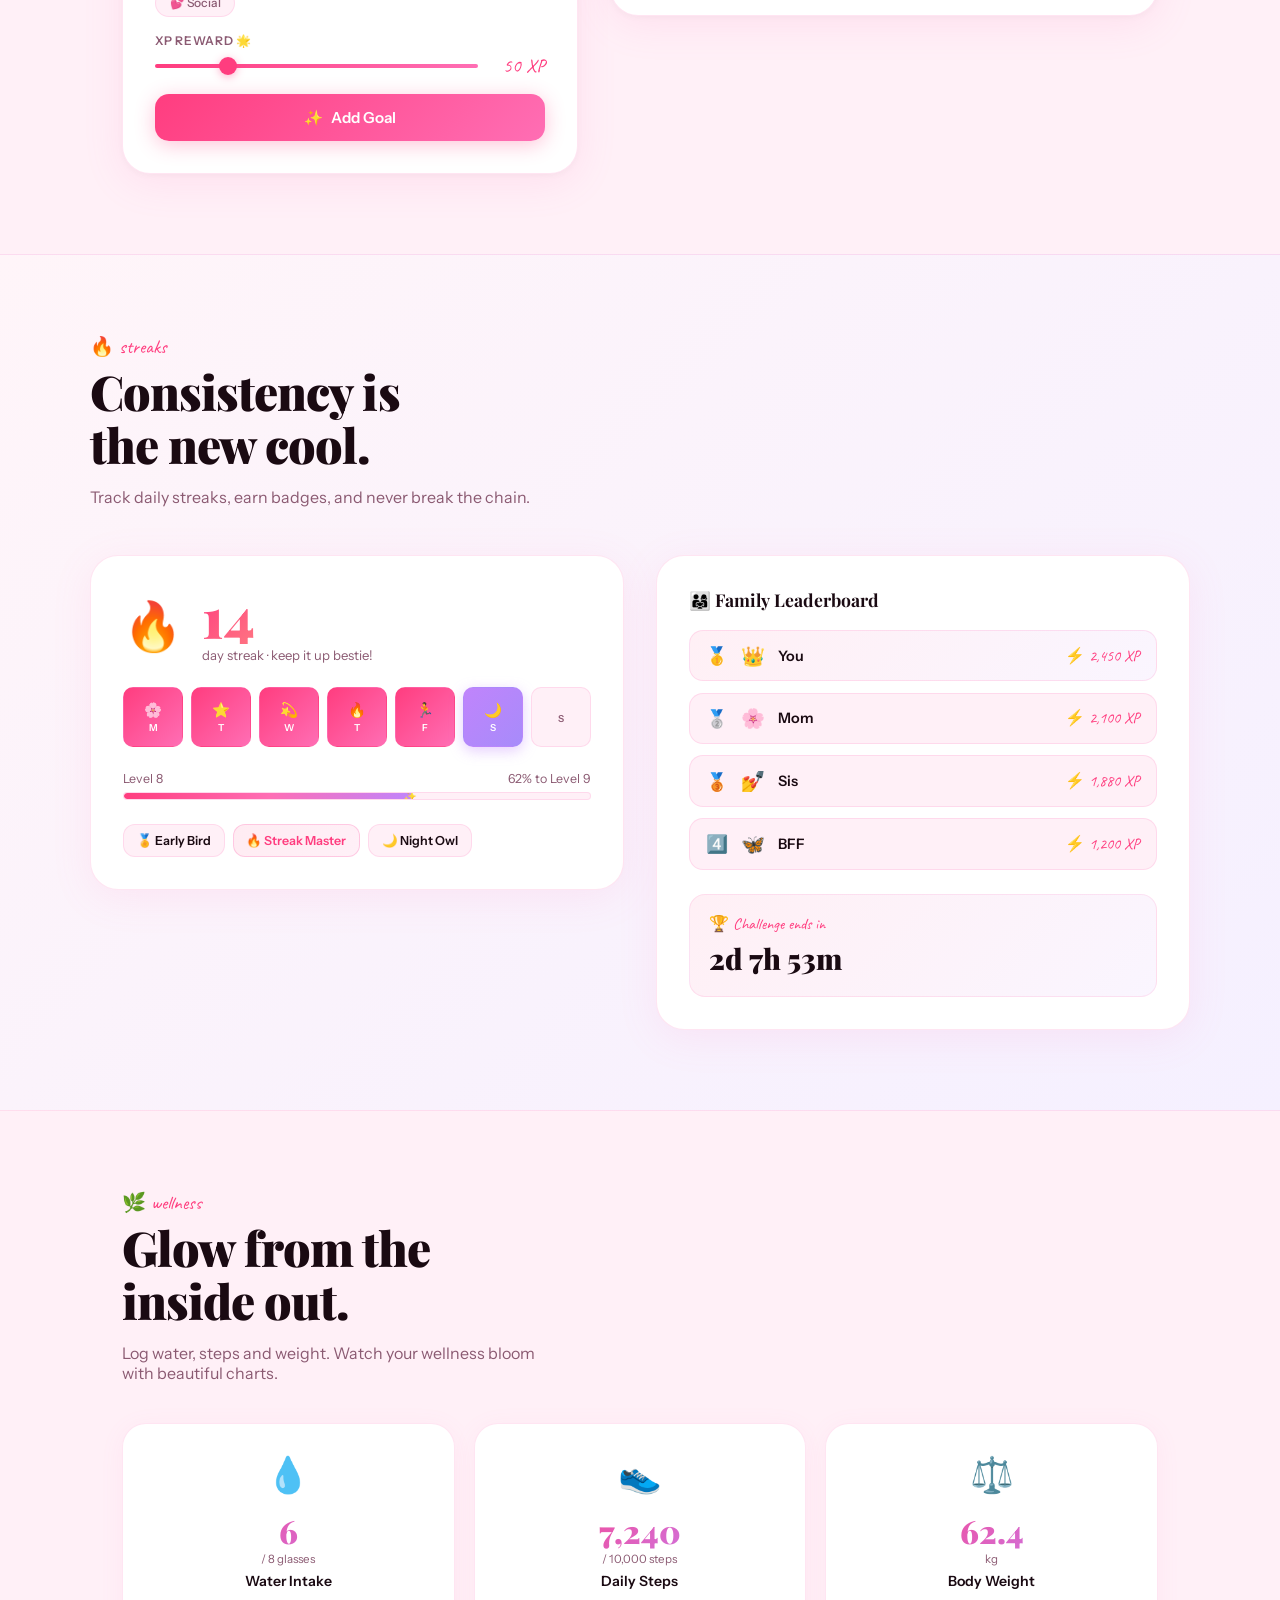
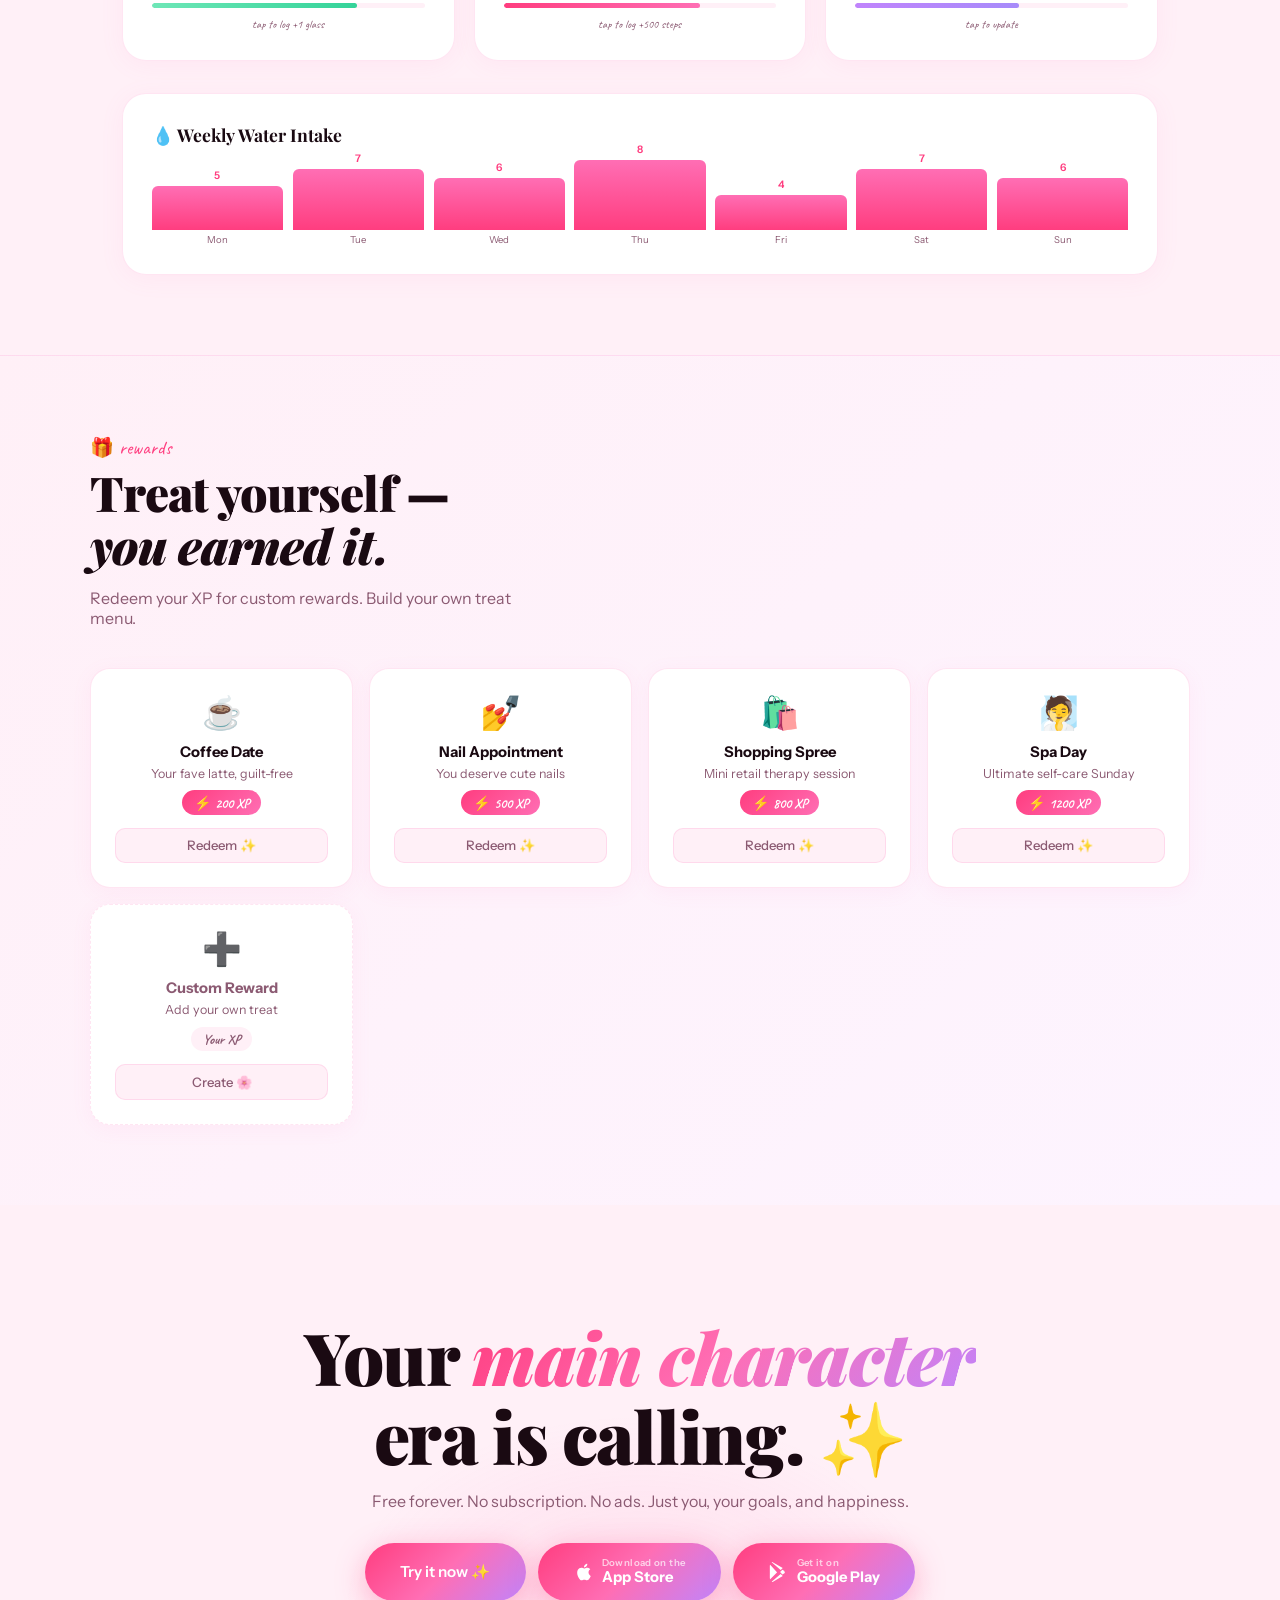
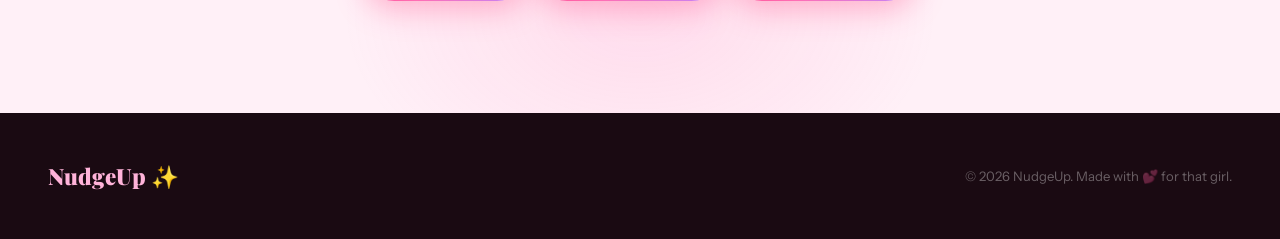
==== commit 327d4b61: "SEO" ====
--- a/index.html
+++ b/index.html
@@ -3,81 +3,148 @@
 
 <head>
   <meta charset="UTF-8">
-  <meta name="viewport"
-        content="width=device-width, initial-scale=1.0">
-  <title>NudgeUp ✨ — Your Girly Goal Era Starts Now</title>
-  <link rel="preconnect"
-        href="https://fonts.googleapis.com">
+  <meta name="viewport" content="width=device-width, initial-scale=1.0">
+
+  <!-- ═══════════════════════════════════════════
+       PRIMARY SEO TAGS
+  ═══════════════════════════════════════════ -->
+  <title>NudgeUp — Goal Tracker, Habit Streaks & Wellness App for Women</title>
+  <meta name="description"
+        content="NudgeUp is a free goal tracking app with habit streaks, wellness logs, XP rewards, and small celebrations. Built for women who want to level up — no subscriptions, no ads.">
+  <meta name="keywords"
+        content="goal tracker app, habit tracker for women, streak app, wellness log, XP rewards app, nudge app, habit building, self improvement app, free goal app">
+  <meta name="author" content="NudgeUp">
+  <meta name="robots" content="index, follow">
+  <link rel="canonical" href="https://nudge-up.github.io/">
+
+  <!-- ═══════════════════════════════════════════
+       OPEN GRAPH (Facebook, LinkedIn, WhatsApp)
+  ═══════════════════════════════════════════ -->
+  <meta property="og:type" content="website">
+  <meta property="og:url" content="https://nudge-up.github.io/">
+  <meta property="og:title" content="NudgeUp ✨ — Your Girly Goal Era Starts Now">
+  <meta property="og:description"
+        content="Set goals. Build streaks. Log wellness. Earn XP. Celebrate happiness. The free habit tracker built for that girl era.">
+  <meta property="og:image" content="https://nudge-up.github.io/og-image.png">
+  <meta property="og:image:width" content="1200">
+  <meta property="og:image:height" content="630">
+  <meta property="og:image:alt" content="NudgeUp app — goal tracker and habit streaks for women">
+  <meta property="og:site_name" content="NudgeUp">
+  <meta property="og:locale" content="en_US">
+
+  <!-- ═══════════════════════════════════════════
+       TWITTER / X CARD
+  ═══════════════════════════════════════════ -->
+  <meta name="twitter:card" content="summary_large_image">
+  <meta name="twitter:url" content="https://nudge-up.github.io/">
+  <meta name="twitter:title" content="NudgeUp ✨ — Your Girly Goal Era Starts Now">
+  <meta name="twitter:description"
+        content="Set goals. Build streaks. Log wellness. Earn XP. Celebrate happiness. Free forever. No ads.">
+  <meta name="twitter:image" content="https://nudge-up.github.io/og-image.png">
+  <meta name="twitter:image:alt" content="NudgeUp — goal tracker and habit streaks for women">
+
+  <!-- ═══════════════════════════════════════════
+       FAVICON
+  ═══════════════════════════════════════════ -->
+  <link rel="icon" type="image/png" href="/favicon.png">
+  <link rel="apple-touch-icon" href="/apple-touch-icon.png">
+  <meta name="theme-color" content="#FF3D7F">
+
+  <!-- ═══════════════════════════════════════════
+       STRUCTURED DATA (JSON-LD)
+  ═══════════════════════════════════════════ -->
+  <script type="application/ld+json">
+  {
+    "@context": "https://schema.org",
+    "@type": "WebApplication",
+    "name": "NudgeUp",
+    "url": "https://nudge-up.github.io/",
+    "description": "NudgeUp is a free goal tracking and habit streak app with wellness logs, XP rewards, and small celebrations for women.",
+    "applicationCategory": "LifestyleApplication",
+    "operatingSystem": "Web, iOS, Android",
+    "offers": {
+      "@type": "Offer",
+      "price": "0",
+      "priceCurrency": "USD"
+    },
+    "featureList": [
+      "Goal tracking",
+      "Habit streaks",
+      "Wellness logs",
+      "XP reward system",
+      "Family leaderboard",
+      "Custom rewards"
+    ],
+    "author": {
+      "@type": "Organization",
+      "name": "NudgeUp",
+      "url": "https://nudge-up.github.io/"
+    }
+  }
+  </script>
+
+  <!-- ═══════════════════════════════════════════
+       PERFORMANCE
+  ═══════════════════════════════════════════ -->
+  <link rel="preconnect" href="https://fonts.googleapis.com">
+  <link rel="preconnect" href="https://fonts.gstatic.com" crossorigin>
   <link href="https://fonts.googleapis.com/css2?family=Playfair+Display:ital,wght@0,700;0,900;1,700&family=Instrument+Sans:wght@400;500;600&family=Caveat:wght@500;700&display=swap"
         rel="stylesheet">
-  <link rel="stylesheet"
-        href="./styles.css" />
+  <link rel="stylesheet" href="./styles.css">
 </head>
 
 <body>
 
   <!-- Custom cursor -->
-  <div class="cursor"
-       id="cursor"></div>
-  <div class="cursor-ring"
-       id="cursorRing"></div>
+  <div class="cursor" id="cursor" aria-hidden="true"></div>
+  <div class="cursor-ring" id="cursorRing" aria-hidden="true"></div>
 
   <!-- XP counter -->
-  <div class="xp-counter">⚡ <span id="totalXP">0</span> XP earned</div>
+  <div class="xp-counter" aria-live="polite">⚡ <span id="totalXP">0</span> XP earned</div>
 
   <!-- Background blobs -->
-  <div class="blob-wrap">
+  <div class="blob-wrap" aria-hidden="true">
     <div class="blob blob-1"></div>
     <div class="blob blob-2"></div>
     <div class="blob blob-3"></div>
   </div>
 
   <!-- Floating stickers -->
-  <div class="sticker"
-       style="top:18%;left:5%;--rot:-12deg;animation-duration:5s;">🌸</div>
-  <div class="sticker"
-       style="top:32%;right:6%;--rot:8deg;animation-duration:7s;">⭐</div>
-  <div class="sticker"
-       style="top:65%;left:4%;--rot:15deg;animation-duration:6s;">💫</div>
-  <div class="sticker"
-       style="top:75%;right:5%;--rot:-8deg;animation-duration:4.5s;">🎀</div>
-  <div class="sticker"
-       style="top:12%;right:12%;--rot:20deg;animation-duration:8s;">🦋</div>
+  <div aria-hidden="true">
+    <div class="sticker" style="top:18%;left:5%;--rot:-12deg;animation-duration:5s;">🌸</div>
+    <div class="sticker" style="top:32%;right:6%;--rot:8deg;animation-duration:7s;">⭐</div>
+    <div class="sticker" style="top:65%;left:4%;--rot:15deg;animation-duration:6s;">💫</div>
+    <div class="sticker" style="top:75%;right:5%;--rot:-8deg;animation-duration:4.5s;">🎀</div>
+    <div class="sticker" style="top:12%;right:12%;--rot:20deg;animation-duration:8s;">🦋</div>
+  </div>
 
   <!-- Confetti modal -->
-  <div class="confetti-overlay"
-       id="confettiOverlay">
+  <div class="confetti-overlay" id="confettiOverlay" role="dialog" aria-modal="true" aria-labelledby="confettiTitle">
     <div class="confetti-box">
-      <div class="confetti-emoji">🎉</div>
-      <div class="confetti-title"
-           id="confettiTitle">Goal Crushed!</div>
-      <div class="confetti-sub"
-           id="confettiSub">You're absolutely that girl ✨</div>
-      <div class="confetti-xp"
-           id="confettiXP">+50 XP earned!</div>
-      <button class="confetti-close"
-              onclick="closeConfetti()">Keep going! 💪</button>
+      <div class="confetti-emoji" aria-hidden="true">🎉</div>
+      <div class="confetti-title" id="confettiTitle">Goal Crushed!</div>
+      <div class="confetti-sub" id="confettiSub">You're absolutely that girl ✨</div>
+      <div class="confetti-xp" id="confettiXP">+50 XP earned!</div>
+      <button class="confetti-close" onclick="closeConfetti()">Keep going! 💪</button>
     </div>
   </div>
 
   <!-- NAV -->
-  <nav>
-    <a href="#"
-       class="nav-logo">NudgeUp <sup>✨</sup></a>
+  <nav role="navigation" aria-label="Main navigation">
+    <a href="/" class="nav-logo" aria-label="NudgeUp home">NudgeUp <sup>✨</sup></a>
     <div class="nav-links">
       <a href="#goals">Goals</a>
       <a href="#streaks">Streaks</a>
       <a href="#wellness">Wellness</a>
       <a href="#rewards">Rewards</a>
-      <a href="https://nudge-up.github.io/web/"
-         class="nav-btn">Start for Free 🌸</a>
+      <a href="https://nudge-up.github.io/web/" class="nav-btn">Start for Free 🌸</a>
     </div>
   </nav>
 
   <!-- HERO -->
-  <section class="hero">
+  <section class="hero" aria-labelledby="hero-heading">
     <div class="hero-eyebrow">✨ your glow-up starts here</div>
-    <h1>
+    <h1 id="hero-heading">
       The goal app for<br>
       <span class="underline-word"><em>that girl</em></span> era
     </h1>
@@ -85,7 +152,7 @@
       Set goals. Build streaks. Log wellness. Earn XP. Celebrate happiness.
       Repeat. It's giving main character energy — but make it <em>productive</em>.
     </p>
-    <div class="hero-tags">
+    <div class="hero-tags" aria-label="App features">
       <span class="tag">🎯 Goals & Nudges</span>
       <span class="tag">🔥 Streaks</span>
       <span class="tag">💧 Wellness Logs</span>
@@ -94,34 +161,23 @@
       <span class="tag">👨‍👩‍👧 Family Mode</span>
     </div>
     <div class="hero-cta">
-      <a href="https://nudge-up.github.io/web/"
-         class="btn-main">Try it now ✨</a>
-      <a href="#"
-         class="btn-main"
+      <a href="https://nudge-up.github.io/web/" class="btn-main">Try it now ✨</a>
+      <a href="#" class="btn-main" aria-label="Download NudgeUp on the App Store"
          onmouseover="this.style.transform='translateY(-2px)';this.style.boxShadow='0 8px 28px rgba(26,10,18,0.35)'"
          onmouseout="this.style.transform='';this.style.boxShadow='0 4px 18px rgba(26,10,18,0.25)'">
-        <svg width="20"
-             height="20"
-             viewBox="0 0 24 24"
-             fill="white">
-          <path
-                d="M18.71 19.5c-.83 1.24-1.71 2.45-3.05 2.47-1.34.03-1.77-.79-3.29-.79-1.53 0-2 .77-3.27.82-1.31.05-2.3-1.32-3.14-2.53C4.25 17 2.94 12.45 4.7 9.39c.87-1.52 2.43-2.48 4.12-2.51 1.28-.02 2.5.87 3.29.87.78 0 2.26-1.07 3.8-.91.65.03 2.47.26 3.64 1.98-.09.06-2.17 1.28-2.15 3.81.03 3.02 2.65 4.03 2.68 4.04-.03.07-.42 1.44-1.38 2.83M13 3.5c.73-.83 1.94-1.46 2.94-1.5.13 1.17-.34 2.35-1.04 3.19-.69.85-1.83 1.51-2.95 1.42-.15-1.15.41-2.35 1.05-3.11z" />
+        <svg width="20" height="20" viewBox="0 0 24 24" fill="white" aria-hidden="true">
+          <path d="M18.71 19.5c-.83 1.24-1.71 2.45-3.05 2.47-1.34.03-1.77-.79-3.29-.79-1.53 0-2 .77-3.27.82-1.31.05-2.3-1.32-3.14-2.53C4.25 17 2.94 12.45 4.7 9.39c.87-1.52 2.43-2.48 4.12-2.51 1.28-.02 2.5.87 3.29.87.78 0 2.26-1.07 3.8-.91.65.03 2.47.26 3.64 1.98-.09.06-2.17 1.28-2.15 3.81.03 3.02 2.65 4.03 2.68 4.04-.03.07-.42 1.44-1.38 2.83M13 3.5c.73-.83 1.94-1.46 2.94-1.5.13 1.17-.34 2.35-1.04 3.19-.69.85-1.83 1.51-2.95 1.42-.15-1.15.41-2.35 1.05-3.11z" />
         </svg>
         <div style="text-align:left;line-height:1.2;">
           <div style="font-size:0.6rem;opacity:0.7;letter-spacing:0.04em;">Download on the</div>
           <div style="font-family:'Instrument Sans',sans-serif;font-weight:700;font-size:0.92rem;">App Store</div>
         </div>
       </a>
-      <a href="#"
-         class="btn-main"
+      <a href="#" class="btn-main" aria-label="Get NudgeUp on Google Play"
          onmouseover="this.style.transform='translateY(-2px)';this.style.boxShadow='0 8px 28px rgba(26,10,18,0.35)'"
          onmouseout="this.style.transform='';this.style.boxShadow='0 4px 18px rgba(26,10,18,0.25)'">
-        <svg width="20"
-             height="20"
-             viewBox="0 0 24 24"
-             fill="white">
-          <path
-                d="M3.18 23.76c.38.21.8.24 1.2.09l12.12-6.99-2.53-2.53-10.79 9.43zm-1.8-20.4C1.15 3.79 1 4.24 1 4.75v14.5c0 .51.15.96.38 1.39l.07.07 8.12-8.12v-.2L1.38 3.3zm17.11 7.34l-2.39-1.38-2.82 2.82 2.82 2.82 2.4-1.38c.69-.4.69-1.48-.01-1.88zM4.38.22L16.5 7.21 13.97 9.74 3.18.31C3.58.15 4.0.03 4.38.22z" />
+        <svg width="20" height="20" viewBox="0 0 24 24" fill="white" aria-hidden="true">
+          <path d="M3.18 23.76c.38.21.8.24 1.2.09l12.12-6.99-2.53-2.53-10.79 9.43zm-1.8-20.4C1.15 3.79 1 4.24 1 4.75v14.5c0 .51.15.96.38 1.39l.07.07 8.12-8.12v-.2L1.38 3.3zm17.11 7.34l-2.39-1.38-2.82 2.82 2.82 2.82 2.4-1.38c.69-.4.69-1.48-.01-1.88zM4.38.22L16.5 7.21 13.97 9.74 3.18.31C3.58.15 4.0.03 4.38.22z" />
         </svg>
         <div style="text-align:left;line-height:1.2;">
           <div style="font-size:0.6rem;opacity:0.7;letter-spacing:0.04em;">Get it on</div>
@@ -132,101 +188,65 @@
   </section>
 
   <!-- MARQUEE -->
-  <div class="marquee-wrap"
-       style="position:relative;z-index:1;">
-    <div class="marquee-track"
-         id="marqueeTrack"></div>
+  <div class="marquee-wrap" style="position:relative;z-index:1;" aria-hidden="true">
+    <div class="marquee-track" id="marqueeTrack"></div>
   </div>
 
   <!-- GOALS DEMO -->
-  <section class="demo-section"
-           id="goals">
+  <section class="demo-section" id="goals" aria-labelledby="goals-heading">
     <div class="reveal">
       <div class="section-label">✍️ goals</div>
-      <h2 class="section-title">Add goals,<br>slay them all.</h2>
+      <h2 class="section-title" id="goals-heading">Add goals,<br>slay them all.</h2>
       <p class="section-sub">Create personal goals with XP rewards. Check them off and celebrate your happiness 🥳</p>
     </div>
 
     <div class="demo-container">
-      <!-- Form -->
       <div class="demo-card reveal">
         <h3>✨ New Goal</h3>
-
         <div class="form-group">
-          <label class="form-label">Goal name</label>
-          <input class="form-input"
-                 id="goalInput"
-                 type="text"
-                 placeholder="e.g. Drink 8 glasses of water">
-        </div>
-
+          <label class="form-label" for="goalInput">Goal name</label>
+          <input class="form-input" id="goalInput" type="text" placeholder="e.g. Drink 8 glasses of water">
+        </div>
         <div class="form-group">
           <label class="form-label">Pick a vibe 🎨</label>
-          <div class="emoji-pick">
-            <button class="emoji-btn active"
-                    data-emoji="💪">💪</button>
-            <button class="emoji-btn"
-                    data-emoji="💧">💧</button>
-            <button class="emoji-btn"
-                    data-emoji="📚">📚</button>
-            <button class="emoji-btn"
-                    data-emoji="🏃">🏃</button>
-            <button class="emoji-btn"
-                    data-emoji="🌙">🌙</button>
-            <button class="emoji-btn"
-                    data-emoji="🌸">🌸</button>
-            <button class="emoji-btn"
-                    data-emoji="🎯">🎯</button>
-            <button class="emoji-btn"
-                    data-emoji="🧘">🧘</button>
-          </div>
-        </div>
-
+          <div class="emoji-pick" role="group" aria-label="Choose goal emoji">
+            <button class="emoji-btn active" data-emoji="💪" aria-label="Strength">💪</button>
+            <button class="emoji-btn" data-emoji="💧" aria-label="Water">💧</button>
+            <button class="emoji-btn" data-emoji="📚" aria-label="Study">📚</button>
+            <button class="emoji-btn" data-emoji="🏃" aria-label="Running">🏃</button>
+            <button class="emoji-btn" data-emoji="🌙" aria-label="Sleep">🌙</button>
+            <button class="emoji-btn" data-emoji="🌸" aria-label="Wellness">🌸</button>
+            <button class="emoji-btn" data-emoji="🎯" aria-label="Focus">🎯</button>
+            <button class="emoji-btn" data-emoji="🧘" aria-label="Meditation">🧘</button>
+          </div>
+        </div>
         <div class="form-group">
           <label class="form-label">Category</label>
-          <div class="category-chips">
-            <button class="cat-btn active"
-                    data-cat="Health">💊 Health</button>
-            <button class="cat-btn"
-                    data-cat="Fitness">🏃 Fitness</button>
-            <button class="cat-btn"
-                    data-cat="Mind">🧠 Mind</button>
-            <button class="cat-btn"
-                    data-cat="Finance">💸 Finance</button>
-            <button class="cat-btn"
-                    data-cat="Social">💕 Social</button>
-          </div>
-        </div>
-
+          <div class="category-chips" role="group" aria-label="Choose goal category">
+            <button class="cat-btn active" data-cat="Health">💊 Health</button>
+            <button class="cat-btn" data-cat="Fitness">🏃 Fitness</button>
+            <button class="cat-btn" data-cat="Mind">🧠 Mind</button>
+            <button class="cat-btn" data-cat="Finance">💸 Finance</button>
+            <button class="cat-btn" data-cat="Social">💕 Social</button>
+          </div>
+        </div>
         <div class="form-group">
-          <label class="form-label">XP reward 🌟</label>
+          <label class="form-label" for="xpSlider">XP reward 🌟</label>
           <div class="xp-range">
-            <input type="range"
-                   min="10"
-                   max="200"
-                   value="50"
-                   step="10"
-                   id="xpSlider">
-            <div class="xp-val"
-                 id="xpDisplay">50 XP</div>
-          </div>
-        </div>
-
-        <button class="add-btn"
-                onclick="addGoal()">
-          <span>✨</span> Add Goal
+            <input type="range" min="10" max="200" value="50" step="10" id="xpSlider" aria-label="XP reward amount">
+            <div class="xp-val" id="xpDisplay">50 XP</div>
+          </div>
+        </div>
+        <button class="add-btn" onclick="addGoal()">
+          <span aria-hidden="true">✨</span> Add Goal
         </button>
       </div>
 
-      <!-- Goals list -->
-      <div class="demo-card reveal"
-           style="min-height:320px;">
-        <h3>🎯 My Goals <span style="font-family:'Caveat',cursive;font-size:0.85rem;color:var(--muted);font-weight:400;"
-                id="goalCount">(0 goals)</span></h3>
-        <div class="goals-list"
-             id="goalsList">
+      <div class="demo-card reveal" style="min-height:320px;">
+        <h3>🎯 My Goals <span style="font-family:'Caveat',cursive;font-size:0.85rem;color:var(--muted);font-weight:400;" id="goalCount">(0 goals)</span></h3>
+        <div class="goals-list" id="goalsList" aria-live="polite" aria-label="Your goals list">
           <div class="empty-state">
-            <div class="empty-emoji">🌸</div>
+            <div class="empty-emoji" aria-hidden="true">🌸</div>
             <div>No goals yet, babe.<br>Add your first one! ✨</div>
           </div>
         </div>
@@ -235,237 +255,176 @@
   </section>
 
   <!-- STREAKS -->
-  <section class="streaks-section"
-           id="streaks">
-    <div style="max-width:1100px;margin:0 auto;"
-         class="reveal">
+  <section class="streaks-section" id="streaks" aria-labelledby="streaks-heading">
+    <div style="max-width:1100px;margin:0 auto;" class="reveal">
       <div class="section-label">🔥 streaks</div>
-      <h2 class="section-title">Consistency is<br>the new cool.</h2>
+      <h2 class="section-title" id="streaks-heading">Consistency is<br>the new cool.</h2>
       <p class="section-sub">Track daily streaks, earn badges, and never break the chain.</p>
     </div>
 
     <div class="streak-demo">
       <div class="streak-card reveal">
         <div class="streak-hero">
-          <div class="streak-flame">🔥</div>
+          <div class="streak-flame" aria-hidden="true">🔥</div>
           <div>
-            <div class="streak-num"
-                 id="streakNum">14</div>
+            <div class="streak-num" id="streakNum">14</div>
             <div class="streak-label">day streak · keep it up bestie!</div>
           </div>
         </div>
-
-        <div class="week-dots"
-             id="weekDots"></div>
-
+        <div class="week-dots" id="weekDots" aria-label="Weekly streak progress"></div>
         <div class="progress-label">
           <span>Level 8</span>
           <span>62% to Level 9</span>
         </div>
-        <div class="progress-bar">
-          <div class="progress-fill"
-               style="width:62%"></div>
-        </div>
-
-        <div style="margin-top:1.5rem;display:flex;gap:0.5rem;flex-wrap:wrap;">
-          <div
-               style="background:var(--bg);border:1.5px solid var(--border);border-radius:12px;padding:0.5rem 0.8rem;font-size:0.78rem;font-weight:600;display:flex;align-items:center;gap:0.4rem;">
-            🏅 Early Bird</div>
-          <div
-               style="background:linear-gradient(135deg,rgba(255,61,127,0.1),rgba(255,110,180,0.1));border:1.5px solid rgba(255,110,180,0.3);border-radius:12px;padding:0.5rem 0.8rem;font-size:0.78rem;font-weight:600;color:var(--rose);display:flex;align-items:center;gap:0.4rem;">
-            🔥 Streak Master</div>
-          <div
-               style="background:var(--bg);border:1.5px solid var(--border);border-radius:12px;padding:0.5rem 0.8rem;font-size:0.78rem;font-weight:600;display:flex;align-items:center;gap:0.4rem;">
-            🌙 Night Owl</div>
+        <div class="progress-bar" role="progressbar" aria-valuenow="62" aria-valuemin="0" aria-valuemax="100" aria-label="Level progress">
+          <div class="progress-fill" style="width:62%"></div>
+        </div>
+        <div style="margin-top:1.5rem;display:flex;gap:0.5rem;flex-wrap:wrap;" aria-label="Earned badges">
+          <div style="background:var(--bg);border:1.5px solid var(--border);border-radius:12px;padding:0.5rem 0.8rem;font-size:0.78rem;font-weight:600;display:flex;align-items:center;gap:0.4rem;">🏅 Early Bird</div>
+          <div style="background:linear-gradient(135deg,rgba(255,61,127,0.1),rgba(255,110,180,0.1));border:1.5px solid rgba(255,110,180,0.3);border-radius:12px;padding:0.5rem 0.8rem;font-size:0.78rem;font-weight:600;color:var(--rose);display:flex;align-items:center;gap:0.4rem;">🔥 Streak Master</div>
+          <div style="background:var(--bg);border:1.5px solid var(--border);border-radius:12px;padding:0.5rem 0.8rem;font-size:0.78rem;font-weight:600;display:flex;align-items:center;gap:0.4rem;">🌙 Night Owl</div>
         </div>
       </div>
 
       <div class="streak-card reveal">
-        <h3 style="font-family:'Playfair Display',serif;font-size:1.1rem;margin-bottom:1.2rem;">👨‍👩‍👧 Family
-          Leaderboard</h3>
-        <div id="leaderboard"
-             style="display:flex;flex-direction:column;gap:0.7rem;"></div>
-
-        <div
-             style="margin-top:1.5rem;background:linear-gradient(135deg,rgba(255,61,127,0.08),rgba(192,132,252,0.08));border-radius:16px;padding:1.2rem;border:1.5px solid rgba(255,110,180,0.15);">
-          <div style="font-family:'Caveat',cursive;font-size:1rem;color:var(--rose);margin-bottom:0.3rem;">🏆 Challenge
-            ends in</div>
-          <div style="font-family:'Playfair Display',serif;font-size:1.8rem;font-weight:900;"
-               id="countdown">3d 14h 22m</div>
+        <h3 style="font-family:'Playfair Display',serif;font-size:1.1rem;margin-bottom:1.2rem;">👨‍👩‍👧 Family Leaderboard</h3>
+        <div id="leaderboard" style="display:flex;flex-direction:column;gap:0.7rem;" aria-label="Family leaderboard"></div>
+        <div style="margin-top:1.5rem;background:linear-gradient(135deg,rgba(255,61,127,0.08),rgba(192,132,252,0.08));border-radius:16px;padding:1.2rem;border:1.5px solid rgba(255,110,180,0.15);">
+          <div style="font-family:'Caveat',cursive;font-size:1rem;color:var(--rose);margin-bottom:0.3rem;">🏆 Challenge ends in</div>
+          <div style="font-family:'Playfair Display',serif;font-size:1.8rem;font-weight:900;" id="countdown" aria-live="polite">3d 14h 22m</div>
         </div>
       </div>
     </div>
   </section>
 
   <!-- WELLNESS -->
-  <section class="wellness-section"
-           id="wellness">
+  <section class="wellness-section" id="wellness" aria-labelledby="wellness-heading">
     <div class="reveal">
       <div class="section-label">🌿 wellness</div>
-      <h2 class="section-title">Glow from the<br>inside out.</h2>
+      <h2 class="section-title" id="wellness-heading">Glow from the<br>inside out.</h2>
       <p class="section-sub">Log water, steps and weight. Watch your wellness bloom with beautiful charts.</p>
     </div>
 
     <div class="wellness-grid">
-      <div class="wellness-card reveal"
-           onclick="logWellness('water')">
-        <div class="wellness-icon">💧</div>
-        <div class="wellness-val"
-             id="waterVal">6</div>
+      <div class="wellness-card reveal" onclick="logWellness('water')" role="button" tabindex="0" aria-label="Log water intake, currently 6 of 8 glasses">
+        <div class="wellness-icon" aria-hidden="true">💧</div>
+        <div class="wellness-val" id="waterVal">6</div>
         <div class="wellness-unit">/ 8 glasses</div>
         <div class="wellness-name">Water Intake</div>
-        <div class="wellness-bar">
-          <div class="wellness-bar-fill w-mint"
-               id="waterBar"
-               style="width:75%"></div>
-        </div>
-        <div style="font-size:0.72rem;color:var(--muted);margin-top:0.6rem;font-family:'Caveat',cursive;">tap to log +1
-          glass</div>
-      </div>
-      <div class="wellness-card reveal"
-           onclick="logWellness('steps')">
-        <div class="wellness-icon">👟</div>
-        <div class="wellness-val"
-             id="stepsVal">7,240</div>
+        <div class="wellness-bar" role="progressbar" aria-valuenow="75" aria-valuemin="0" aria-valuemax="100">
+          <div class="wellness-bar-fill w-mint" id="waterBar" style="width:75%"></div>
+        </div>
+        <div style="font-size:0.72rem;color:var(--muted);margin-top:0.6rem;font-family:'Caveat',cursive;">tap to log +1 glass</div>
+      </div>
+      <div class="wellness-card reveal" onclick="logWellness('steps')" role="button" tabindex="0" aria-label="Log steps, currently 7240 of 10000 steps">
+        <div class="wellness-icon" aria-hidden="true">👟</div>
+        <div class="wellness-val" id="stepsVal">7,240</div>
         <div class="wellness-unit">/ 10,000 steps</div>
         <div class="wellness-name">Daily Steps</div>
-        <div class="wellness-bar">
-          <div class="wellness-bar-fill w-pink"
-               id="stepsBar"
-               style="width:72%"></div>
-        </div>
-        <div style="font-size:0.72rem;color:var(--muted);margin-top:0.6rem;font-family:'Caveat',cursive;">tap to log
-          +500 steps</div>
-      </div>
-      <div class="wellness-card reveal"
-           onclick="logWellness('weight')">
-        <div class="wellness-icon">⚖️</div>
-        <div class="wellness-val"
-             id="weightVal">62.4</div>
+        <div class="wellness-bar" role="progressbar" aria-valuenow="72" aria-valuemin="0" aria-valuemax="100">
+          <div class="wellness-bar-fill w-pink" id="stepsBar" style="width:72%"></div>
+        </div>
+        <div style="font-size:0.72rem;color:var(--muted);margin-top:0.6rem;font-family:'Caveat',cursive;">tap to log +500 steps</div>
+      </div>
+      <div class="wellness-card reveal" onclick="logWellness('weight')" role="button" tabindex="0" aria-label="Log body weight, currently 62.4 kg">
+        <div class="wellness-icon" aria-hidden="true">⚖️</div>
+        <div class="wellness-val" id="weightVal">62.4</div>
         <div class="wellness-unit">kg</div>
         <div class="wellness-name">Body Weight</div>
         <div class="wellness-bar">
-          <div class="wellness-bar-fill w-lilac"
-               style="width:60%"></div>
-        </div>
-        <div style="font-size:0.72rem;color:var(--muted);margin-top:0.6rem;font-family:'Caveat',cursive;">tap to update
-        </div>
-      </div>
-    </div>
-
-    <!-- Mini bar chart -->
-    <div class="reveal"
-         style="margin-top:2rem;background:#fff;border-radius:24px;padding:1.8rem;border:1.5px solid var(--border);box-shadow:0 4px 24px rgba(255,110,180,0.07);">
-      <div style="font-family:'Playfair Display',serif;font-size:1.1rem;font-weight:700;margin-bottom:1.2rem;">💧 Weekly
-        Water Intake</div>
-      <div style="display:flex;gap:0.6rem;align-items:flex-end;height:80px;">
-        <div style="display:flex;flex-direction:column;align-items:center;gap:0.4rem;flex:1;"
-             id="waterChart"></div>
+          <div class="wellness-bar-fill w-lilac" style="width:60%"></div>
+        </div>
+        <div style="font-size:0.72rem;color:var(--muted);margin-top:0.6rem;font-family:'Caveat',cursive;">tap to update</div>
+      </div>
+    </div>
+
+    <div class="reveal" style="margin-top:2rem;background:#fff;border-radius:24px;padding:1.8rem;border:1.5px solid var(--border);box-shadow:0 4px 24px rgba(255,110,180,0.07);">
+      <div style="font-family:'Playfair Display',serif;font-size:1.1rem;font-weight:700;margin-bottom:1.2rem;">💧 Weekly Water Intake</div>
+      <div style="display:flex;gap:0.6rem;align-items:flex-end;height:80px;" role="img" aria-label="Weekly water intake bar chart">
+        <div style="display:flex;flex-direction:column;align-items:center;gap:0.4rem;flex:1;" id="waterChart"></div>
       </div>
     </div>
   </section>
 
   <!-- REWARDS -->
-  <section class="rewards-section"
-           id="rewards">
+  <section class="rewards-section" id="rewards" aria-labelledby="rewards-heading">
     <div class="container">
       <div class="reveal">
         <div class="section-label">🎁 rewards</div>
-        <h2 class="section-title">Treat yourself —<br><em>you earned it.</em></h2>
+        <h2 class="section-title" id="rewards-heading">Treat yourself —<br><em>you earned it.</em></h2>
         <p class="section-sub">Redeem your XP for custom rewards. Build your own treat menu.</p>
       </div>
 
       <div class="rewards-grid">
         <div class="reward-card reveal">
-          <div class="reward-emoji">☕</div>
+          <div class="reward-emoji" aria-hidden="true">☕</div>
           <div class="reward-name">Coffee Date</div>
           <div style="font-size:0.78rem;color:var(--muted);margin-bottom:0.6rem;">Your fave latte, guilt-free</div>
           <div class="reward-cost">⚡ 200 XP</div>
-          <button class="redeem-btn"
-                  onclick="redeemReward('Coffee Date', 200)">Redeem ✨</button>
+          <button class="redeem-btn" onclick="redeemReward('Coffee Date', 200)" aria-label="Redeem Coffee Date for 200 XP">Redeem ✨</button>
         </div>
         <div class="reward-card reveal">
-          <div class="reward-emoji">💅</div>
+          <div class="reward-emoji" aria-hidden="true">💅</div>
           <div class="reward-name">Nail Appointment</div>
           <div style="font-size:0.78rem;color:var(--muted);margin-bottom:0.6rem;">You deserve cute nails</div>
           <div class="reward-cost">⚡ 500 XP</div>
-          <button class="redeem-btn"
-                  onclick="redeemReward('Nail Appointment', 500)">Redeem ✨</button>
+          <button class="redeem-btn" onclick="redeemReward('Nail Appointment', 500)" aria-label="Redeem Nail Appointment for 500 XP">Redeem ✨</button>
         </div>
         <div class="reward-card reveal">
-          <div class="reward-emoji">🛍️</div>
+          <div class="reward-emoji" aria-hidden="true">🛍️</div>
           <div class="reward-name">Shopping Spree</div>
           <div style="font-size:0.78rem;color:var(--muted);margin-bottom:0.6rem;">Mini retail therapy session</div>
           <div class="reward-cost">⚡ 800 XP</div>
-          <button class="redeem-btn"
-                  onclick="redeemReward('Shopping Spree', 800)">Redeem ✨</button>
+          <button class="redeem-btn" onclick="redeemReward('Shopping Spree', 800)" aria-label="Redeem Shopping Spree for 800 XP">Redeem ✨</button>
         </div>
         <div class="reward-card reveal">
-          <div class="reward-emoji">🧖</div>
+          <div class="reward-emoji" aria-hidden="true">🧖</div>
           <div class="reward-name">Spa Day</div>
           <div style="font-size:0.78rem;color:var(--muted);margin-bottom:0.6rem;">Ultimate self-care Sunday</div>
           <div class="reward-cost">⚡ 1200 XP</div>
-          <button class="redeem-btn"
-                  onclick="redeemReward('Spa Day', 1200)">Redeem ✨</button>
-        </div>
-        <div class="reward-card reveal"
-             style="border-style:dashed;cursor:pointer;"
-             onclick="addCustomReward()">
-          <div class="reward-emoji">➕</div>
-          <div class="reward-name"
-               style="color:var(--muted);">Custom Reward</div>
+          <button class="redeem-btn" onclick="redeemReward('Spa Day', 1200)" aria-label="Redeem Spa Day for 1200 XP">Redeem ✨</button>
+        </div>
+        <div class="reward-card reveal" style="border-style:dashed;cursor:pointer;" onclick="addCustomReward()" role="button" tabindex="0" aria-label="Create a custom reward">
+          <div class="reward-emoji" aria-hidden="true">➕</div>
+          <div class="reward-name" style="color:var(--muted);">Custom Reward</div>
           <div style="font-size:0.78rem;color:var(--muted);margin-bottom:0.6rem;">Add your own treat</div>
-          <div class="reward-cost"
-               style="background:var(--bg);color:var(--muted);">Your XP</div>
-          <button class="redeem-btn"
-                  style="margin-top:0.8rem;">Create 🌸</button>
+          <div class="reward-cost" style="background:var(--bg);color:var(--muted);">Your XP</div>
+          <button class="redeem-btn" style="margin-top:0.8rem;">Create 🌸</button>
         </div>
       </div>
     </div>
   </section>
 
   <!-- CTA -->
-  <section class="cta-section">
-    <div class="cta-blob"></div>
+  <section class="cta-section" aria-labelledby="cta-heading">
+    <div class="cta-blob" aria-hidden="true"></div>
     <div class="reveal">
-      <h2>Your <span>main character</span><br>era is calling. ✨</h2>
+      <h2 id="cta-heading">Your <span>main character</span><br>era is calling. ✨</h2>
       <p>Free forever. No subscription. No ads. Just you, your goals, and happiness.</p>
-      <div class="hero-cta"
-           style="justify-content:center;margin-top:0;">
-        <a href="https://nudge-up.github.io/web/"
-         class="btn-main">Try it now ✨</a>
-      <a href="#"
-         class="btn-main"
-         onmouseover="this.style.transform='translateY(-2px)';this.style.boxShadow='0 8px 28px rgba(26,10,18,0.35)'"
-         onmouseout="this.style.transform='';this.style.boxShadow='0 4px 18px rgba(26,10,18,0.25)'">
-        <svg width="20"
-             height="20"
-             viewBox="0 0 24 24"
-             fill="white">
-          <path
-                d="M18.71 19.5c-.83 1.24-1.71 2.45-3.05 2.47-1.34.03-1.77-.79-3.29-.79-1.53 0-2 .77-3.27.82-1.31.05-2.3-1.32-3.14-2.53C4.25 17 2.94 12.45 4.7 9.39c.87-1.52 2.43-2.48 4.12-2.51 1.28-.02 2.5.87 3.29.87.78 0 2.26-1.07 3.8-.91.65.03 2.47.26 3.64 1.98-.09.06-2.17 1.28-2.15 3.81.03 3.02 2.65 4.03 2.68 4.04-.03.07-.42 1.44-1.38 2.83M13 3.5c.73-.83 1.94-1.46 2.94-1.5.13 1.17-.34 2.35-1.04 3.19-.69.85-1.83 1.51-2.95 1.42-.15-1.15.41-2.35 1.05-3.11z" />
-        </svg>
-        <div style="text-align:left;line-height:1.2;">
-          <div style="font-size:0.6rem;opacity:0.7;letter-spacing:0.04em;">Download on the</div>
-          <div style="font-family:'Instrument Sans',sans-serif;font-weight:700;font-size:0.92rem;">App Store</div>
-        </div>
-      </a>
-      <a href="#"
-         class="btn-main"
-         onmouseover="this.style.transform='translateY(-2px)';this.style.boxShadow='0 8px 28px rgba(26,10,18,0.35)'"
-         onmouseout="this.style.transform='';this.style.boxShadow='0 4px 18px rgba(26,10,18,0.25)'">
-        <svg width="20"
-             height="20"
-             viewBox="0 0 24 24"
-             fill="white">
-          <path
-                d="M3.18 23.76c.38.21.8.24 1.2.09l12.12-6.99-2.53-2.53-10.79 9.43zm-1.8-20.4C1.15 3.79 1 4.24 1 4.75v14.5c0 .51.15.96.38 1.39l.07.07 8.12-8.12v-.2L1.38 3.3zm17.11 7.34l-2.39-1.38-2.82 2.82 2.82 2.82 2.4-1.38c.69-.4.69-1.48-.01-1.88zM4.38.22L16.5 7.21 13.97 9.74 3.18.31C3.58.15 4.0.03 4.38.22z" />
-        </svg>
-        <div style="text-align:left;line-height:1.2;">
-          <div style="font-size:0.6rem;opacity:0.7;letter-spacing:0.04em;">Get it on</div>
-          <div style="font-family:'Instrument Sans',sans-serif;font-weight:700;font-size:0.92rem;">Google Play</div>
-        </div>
-      </a>
+      <div class="hero-cta" style="justify-content:center;margin-top:0;">
+        <a href="https://nudge-up.github.io/web/" class="btn-main">Try it now ✨</a>
+        <a href="#" class="btn-main" aria-label="Download NudgeUp on the App Store"
+           onmouseover="this.style.transform='translateY(-2px)';this.style.boxShadow='0 8px 28px rgba(26,10,18,0.35)'"
+           onmouseout="this.style.transform='';this.style.boxShadow='0 4px 18px rgba(26,10,18,0.25)'">
+          <svg width="20" height="20" viewBox="0 0 24 24" fill="white" aria-hidden="true">
+            <path d="M18.71 19.5c-.83 1.24-1.71 2.45-3.05 2.47-1.34.03-1.77-.79-3.29-.79-1.53 0-2 .77-3.27.82-1.31.05-2.3-1.32-3.14-2.53C4.25 17 2.94 12.45 4.7 9.39c.87-1.52 2.43-2.48 4.12-2.51 1.28-.02 2.5.87 3.29.87.78 0 2.26-1.07 3.8-.91.65.03 2.47.26 3.64 1.98-.09.06-2.17 1.28-2.15 3.81.03 3.02 2.65 4.03 2.68 4.04-.03.07-.42 1.44-1.38 2.83M13 3.5c.73-.83 1.94-1.46 2.94-1.5.13 1.17-.34 2.35-1.04 3.19-.69.85-1.83 1.51-2.95 1.42-.15-1.15.41-2.35 1.05-3.11z" />
+          </svg>
+          <div style="text-align:left;line-height:1.2;">
+            <div style="font-size:0.6rem;opacity:0.7;letter-spacing:0.04em;">Download on the</div>
+            <div style="font-family:'Instrument Sans',sans-serif;font-weight:700;font-size:0.92rem;">App Store</div>
+          </div>
+        </a>
+        <a href="#" class="btn-main" aria-label="Get NudgeUp on Google Play"
+           onmouseover="this.style.transform='translateY(-2px)';this.style.boxShadow='0 8px 28px rgba(26,10,18,0.35)'"
+           onmouseout="this.style.transform='';this.style.boxShadow='0 4px 18px rgba(26,10,18,0.25)'">
+          <svg width="20" height="20" viewBox="0 0 24 24" fill="white" aria-hidden="true">
+            <path d="M3.18 23.76c.38.21.8.24 1.2.09l12.12-6.99-2.53-2.53-10.79 9.43zm-1.8-20.4C1.15 3.79 1 4.24 1 4.75v14.5c0 .51.15.96.38 1.39l.07.07 8.12-8.12v-.2L1.38 3.3zm17.11 7.34l-2.39-1.38-2.82 2.82 2.82 2.82 2.4-1.38c.69-.4.69-1.48-.01-1.88zM4.38.22L16.5 7.21 13.97 9.74 3.18.31C3.58.15 4.0.03 4.38.22z" />
+          </svg>
+          <div style="text-align:left;line-height:1.2;">
+            <div style="font-size:0.6rem;opacity:0.7;letter-spacing:0.04em;">Get it on</div>
+            <div style="font-family:'Instrument Sans',sans-serif;font-weight:700;font-size:0.92rem;">Google Play</div>
+          </div>
+        </a>
       </div>
     </div>
   </section>
@@ -474,11 +433,11 @@
   <footer>
     <div class="f-logo">NudgeUp ✨</div>
     <p>© 2026 NudgeUp. Made with 💕 for that girl.</p>
-    <div class="f-links">
+    <nav class="f-links" aria-label="Footer navigation">
       <a href="privacy.html">Privacy</a>
       <a href="terms.html">Terms</a>
       <a href="support.html">Support</a>
-    </div>
+    </nav>
   </footer>
 
   <script src="./scripts.js"></script>
